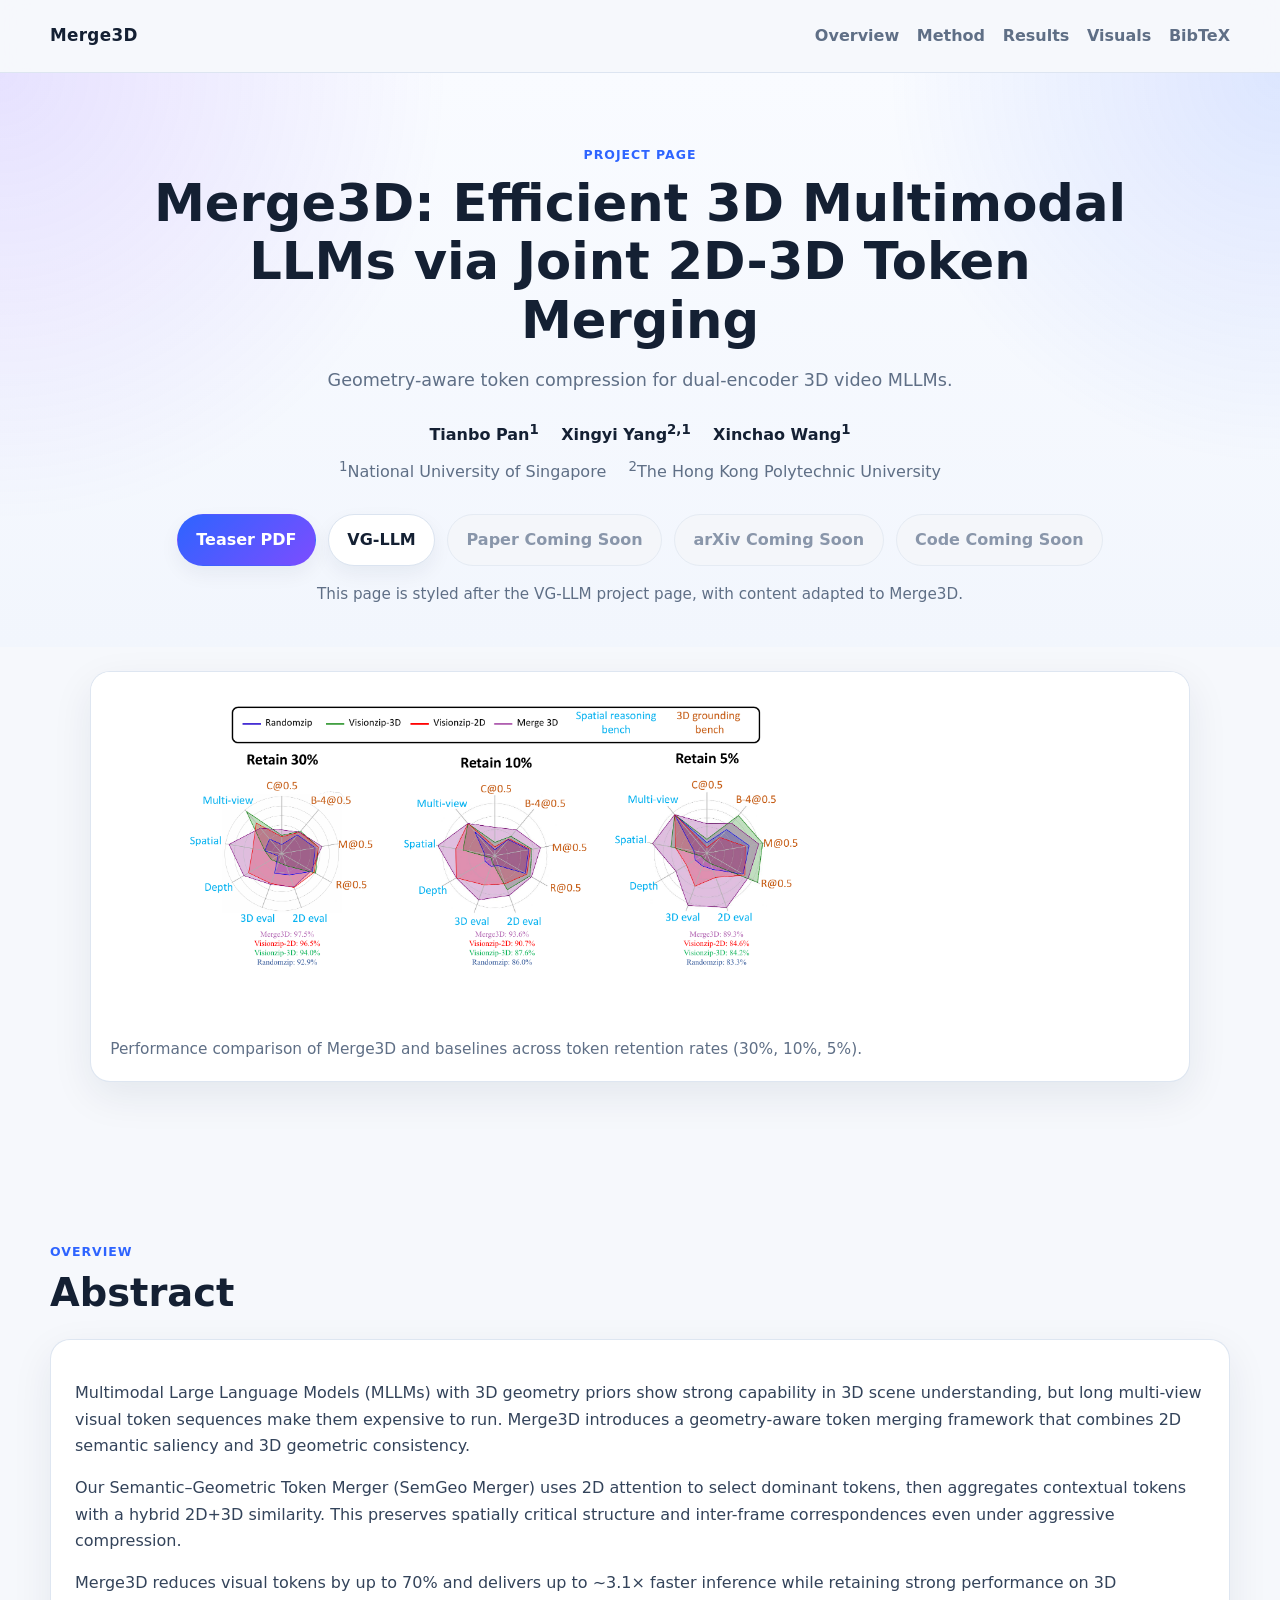
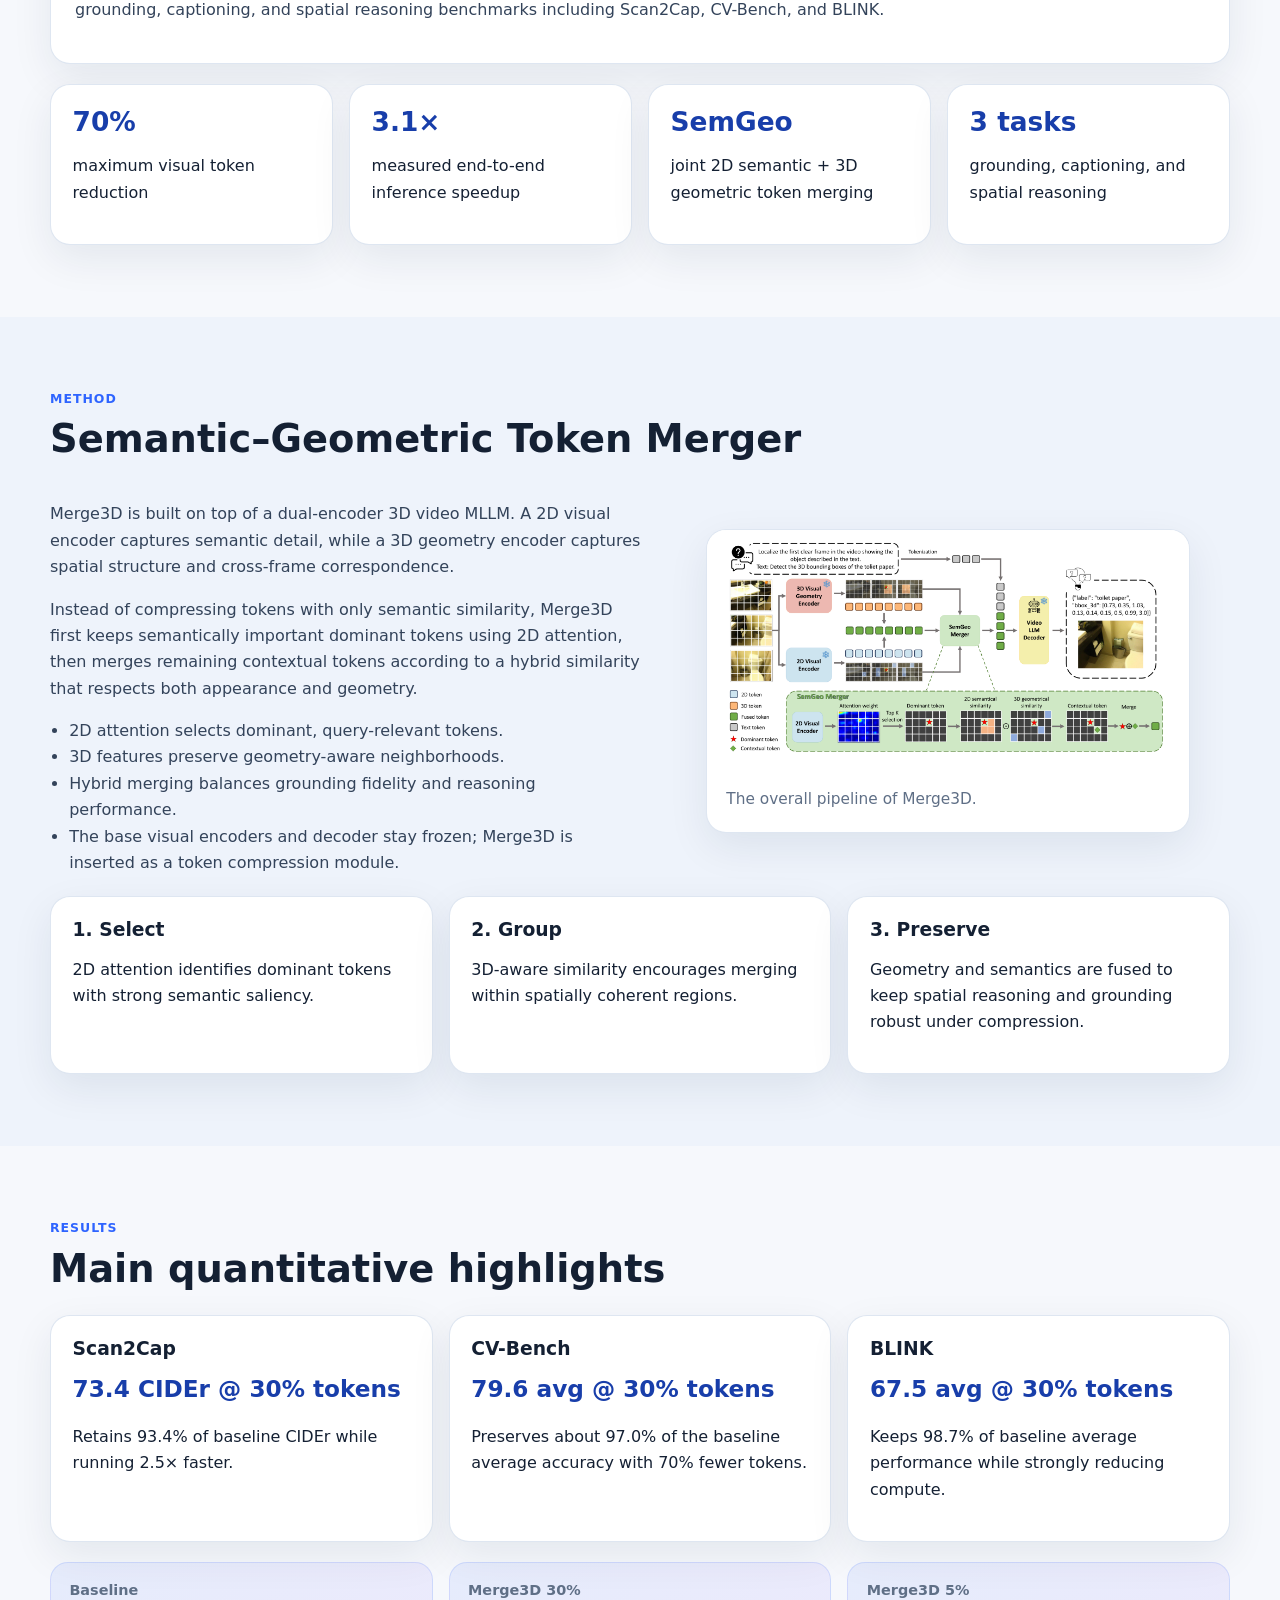
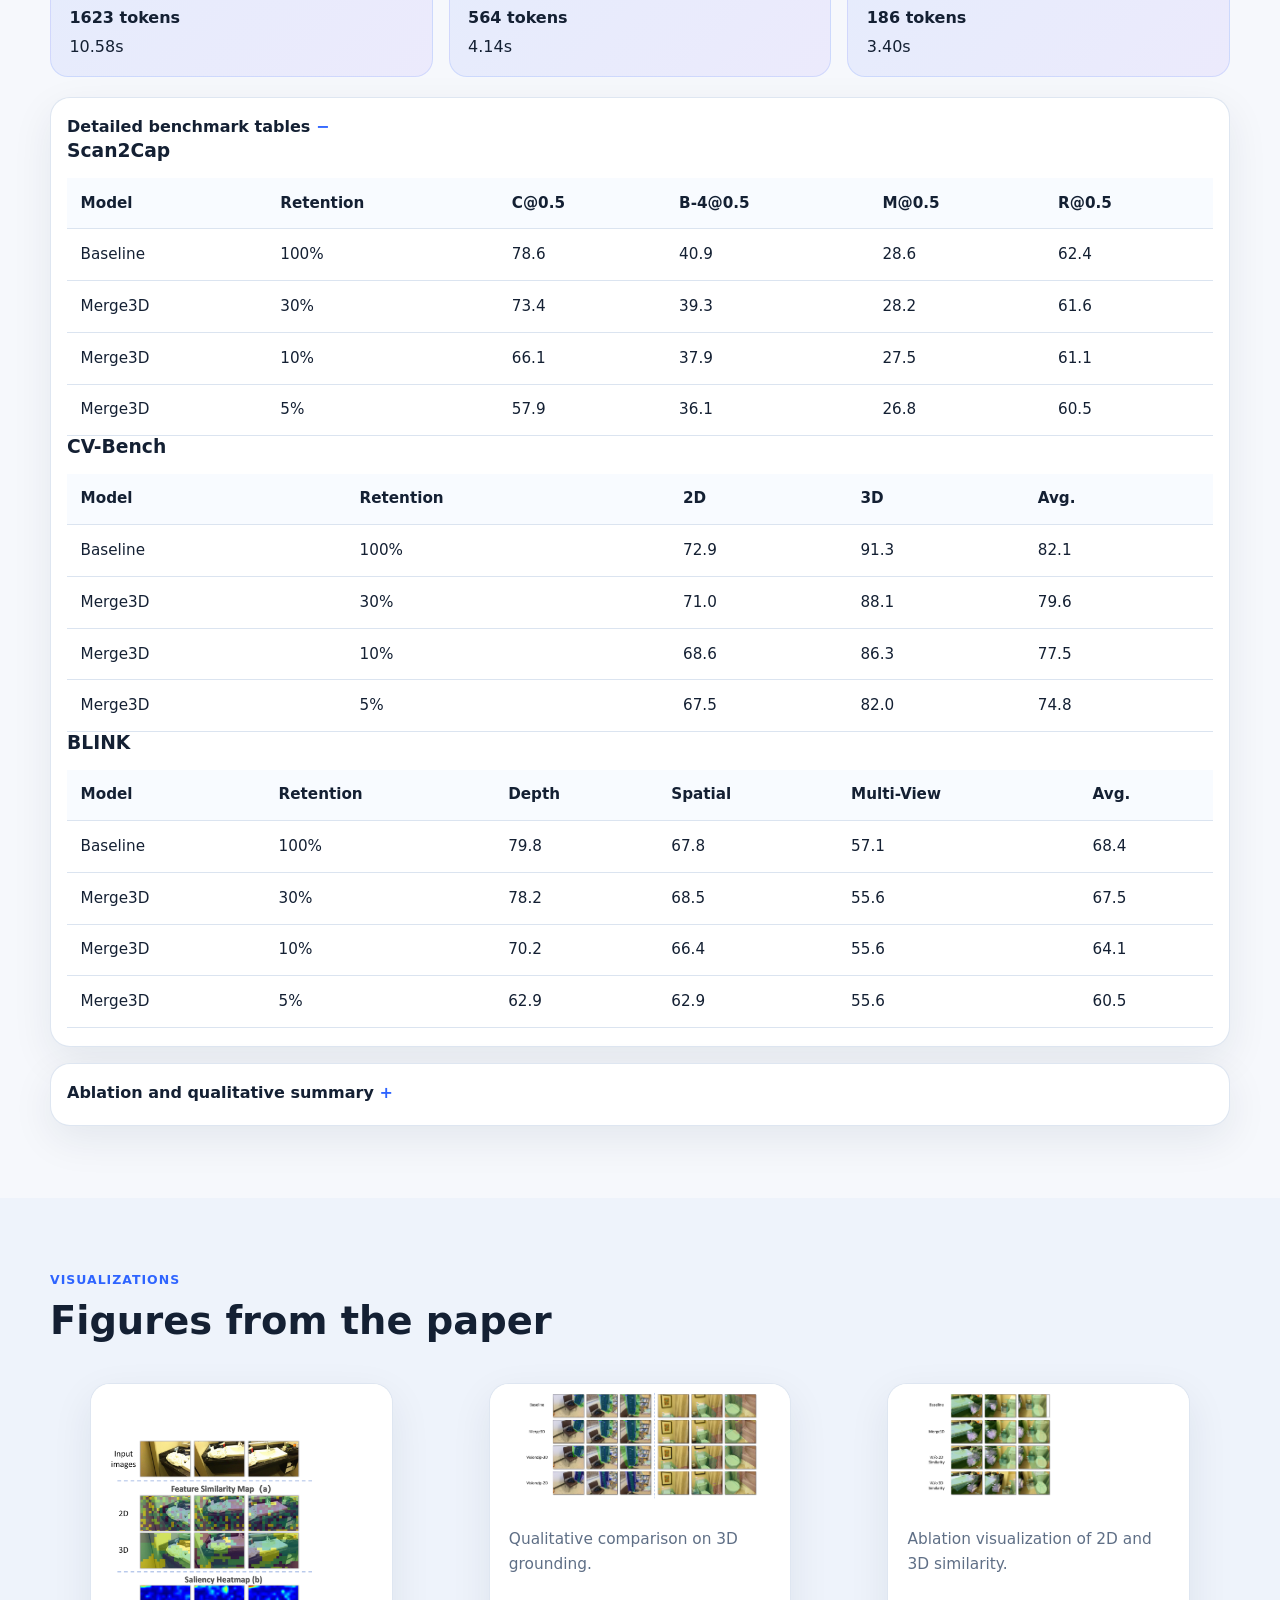
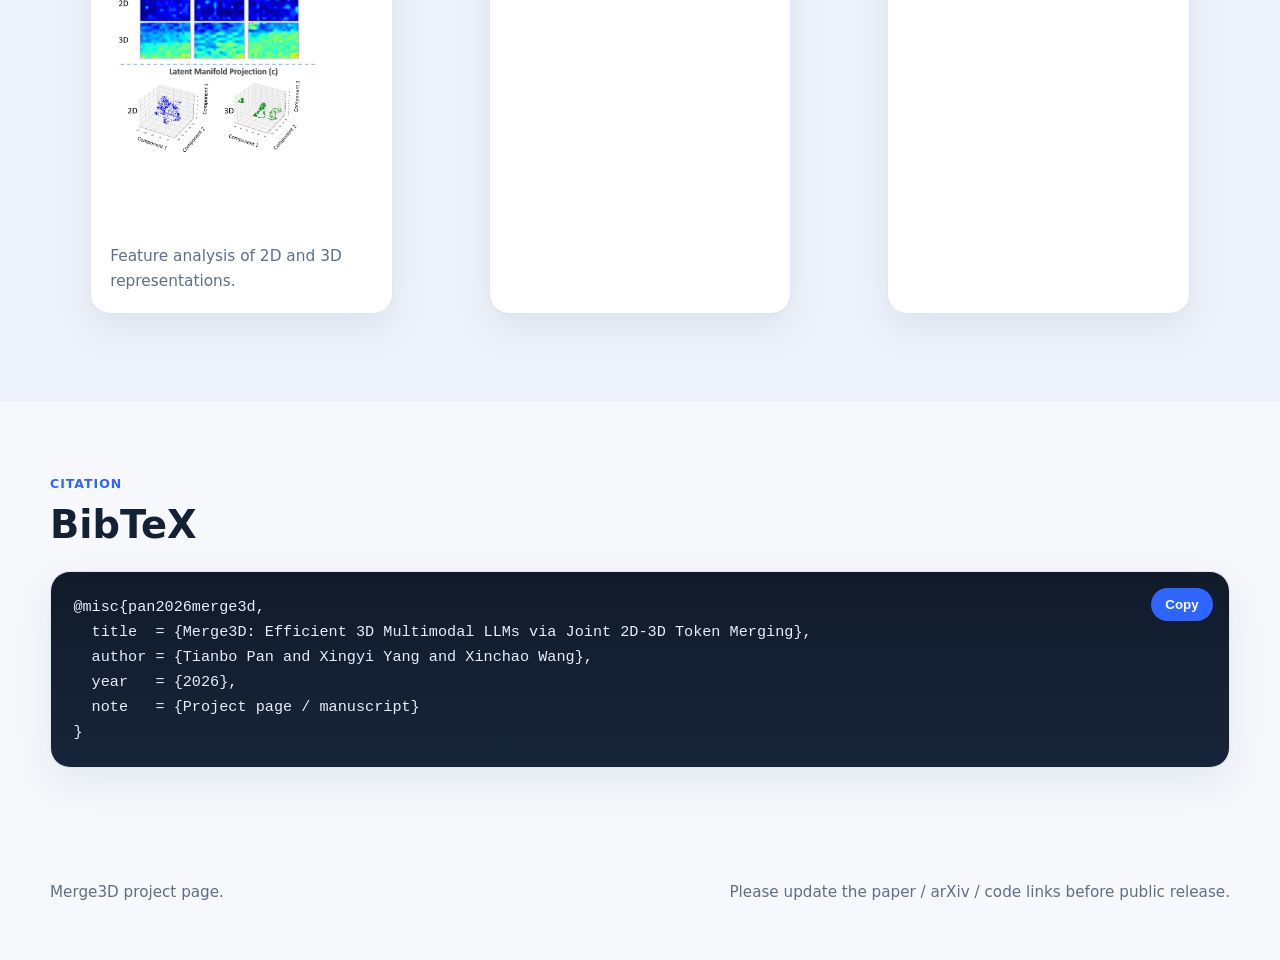
==== merge3d/index.html @ d787d833 "Add Merge3D project page" ====
<!DOCTYPE html>
<html lang="en">
  <head>
    <meta charset="UTF-8" />
    <meta name="viewport" content="width=device-width, initial-scale=1.0" />
    <title>Merge3D</title>
    <meta
      name="description"
      content="Merge3D: Efficient 3D Multimodal LLMs via Joint 2D-3D Token Merging"
    />
    <meta property="og:title" content="Merge3D" />
    <meta
      property="og:description"
      content="Merge3D: Efficient 3D Multimodal LLMs via Joint 2D-3D Token Merging"
    />
    <meta property="og:url" content="https://tianbo-pan.github.io/merge3d/" />
    <meta
      property="og:image"
      content="https://tianbo-pan.github.io/merge3d/assets/Teaser_figure.png"
    />
    <meta property="twitter:card" content="summary_large_image" />
    <link rel="canonical" href="https://tianbo-pan.github.io/merge3d/" />
    <link rel="stylesheet" href="./style.css" />
  </head>
  <body>
    <header class="site-header">
      <div class="container nav">
        <a class="brand" href="#home">Merge3D</a>
        <nav class="nav-links">
          <a href="#overview">Overview</a>
          <a href="#method">Method</a>
          <a href="#results">Results</a>
          <a href="#visuals">Visuals</a>
          <a href="#bibtex">BibTeX</a>
        </nav>
      </div>
    </header>

    <main>
      <section class="hero" id="home">
        <div class="container hero-inner">
          <p class="eyebrow">Project Page</p>
          <h1>
            Merge3D: Efficient 3D Multimodal LLMs via Joint 2D-3D Token
            Merging
          </h1>
          <p class="subtitle">
            Geometry-aware token compression for dual-encoder 3D video MLLMs.
          </p>

          <div class="authors">
            <span>Tianbo Pan<sup>1</sup></span>
            <span>Xingyi Yang<sup>2,1</sup></span>
            <span>Xinchao Wang<sup>1</sup></span>
          </div>
          <p class="affiliations">
            <span><sup>1</sup>National University of Singapore</span>
            <span><sup>2</sup>The Hong Kong Polytechnic University</span>
          </p>

          <div class="button-row">
            <a class="button button-primary" href="./assets/pdfs/Teaser_figure.pdf" target="_blank" rel="noreferrer">Teaser PDF</a>
            <a class="button" href="https://lavi-lab.github.io/VG-LLM/" target="_blank" rel="noreferrer">VG-LLM</a>
            <span class="button button-disabled" aria-disabled="true">Paper Coming Soon</span>
            <span class="button button-disabled" aria-disabled="true">arXiv Coming Soon</span>
            <span class="button button-disabled" aria-disabled="true">Code Coming Soon</span>
          </div>

          <p class="helper-text">
            This page is styled after the VG-LLM project page, with content
            adapted to Merge3D.
          </p>
        </div>
      </section>

      <section class="section section-tight">
        <div class="container">
          <figure class="hero-figure">
            <a href="./assets/pdfs/Teaser_figure.pdf" target="_blank" rel="noreferrer">
              <img src="./assets/Teaser_figure.png" alt="Merge3D teaser figure" />
            </a>
            <figcaption>
              Performance comparison of Merge3D and baselines across token
              retention rates (30%, 10%, 5%).
            </figcaption>
          </figure>
        </div>
      </section>

      <section class="section" id="overview">
        <div class="container">
          <div class="section-heading">
            <p class="eyebrow">Overview</p>
            <h2>Abstract</h2>
          </div>
          <div class="card prose">
            <p>
              Multimodal Large Language Models (MLLMs) with 3D geometry priors
              show strong capability in 3D scene understanding, but long
              multi-view visual token sequences make them expensive to run.
              Merge3D introduces a geometry-aware token merging framework that
              combines 2D semantic saliency and 3D geometric consistency.
            </p>
            <p>
              Our Semantic–Geometric Token Merger (SemGeo Merger) uses 2D
              attention to select dominant tokens, then aggregates contextual
              tokens with a hybrid 2D+3D similarity. This preserves spatially
              critical structure and inter-frame correspondences even under
              aggressive compression.
            </p>
            <p>
              Merge3D reduces visual tokens by up to 70% and delivers up to
              ~3.1× faster inference while retaining strong performance on 3D
              grounding, captioning, and spatial reasoning benchmarks including
              Scan2Cap, CV-Bench, and BLINK.
            </p>
          </div>

          <div class="stats-grid">
            <article class="stat-card">
              <h3>70%</h3>
              <p>maximum visual token reduction</p>
            </article>
            <article class="stat-card">
              <h3>3.1×</h3>
              <p>measured end-to-end inference speedup</p>
            </article>
            <article class="stat-card">
              <h3>SemGeo</h3>
              <p>joint 2D semantic + 3D geometric token merging</p>
            </article>
            <article class="stat-card">
              <h3>3 tasks</h3>
              <p>grounding, captioning, and spatial reasoning</p>
            </article>
          </div>
        </div>
      </section>

      <section class="section section-alt" id="method">
        <div class="container">
          <div class="section-heading">
            <p class="eyebrow">Method</p>
            <h2>Semantic–Geometric Token Merger</h2>
          </div>

          <div class="two-column">
            <div class="prose">
              <p>
                Merge3D is built on top of a dual-encoder 3D video MLLM. A 2D
                visual encoder captures semantic detail, while a 3D geometry
                encoder captures spatial structure and cross-frame
                correspondence.
              </p>
              <p>
                Instead of compressing tokens with only semantic similarity,
                Merge3D first keeps semantically important dominant tokens using
                2D attention, then merges remaining contextual tokens according
                to a hybrid similarity that respects both appearance and
                geometry.
              </p>
              <ul class="feature-list">
                <li>2D attention selects dominant, query-relevant tokens.</li>
                <li>3D features preserve geometry-aware neighborhoods.</li>
                <li>
                  Hybrid merging balances grounding fidelity and reasoning
                  performance.
                </li>
                <li>
                  The base visual encoders and decoder stay frozen; Merge3D is
                  inserted as a token compression module.
                </li>
              </ul>
            </div>

            <figure class="image-card">
              <a href="./assets/pdfs/Framework.pdf" target="_blank" rel="noreferrer">
                <img src="./assets/Framework.png" alt="Merge3D framework" />
              </a>
              <figcaption>The overall pipeline of Merge3D.</figcaption>
            </figure>
          </div>

          <div class="three-column">
            <article class="mini-card">
              <h3>1. Select</h3>
              <p>
                2D attention identifies dominant tokens with strong semantic
                saliency.
              </p>
            </article>
            <article class="mini-card">
              <h3>2. Group</h3>
              <p>
                3D-aware similarity encourages merging within spatially coherent
                regions.
              </p>
            </article>
            <article class="mini-card">
              <h3>3. Preserve</h3>
              <p>
                Geometry and semantics are fused to keep spatial reasoning and
                grounding robust under compression.
              </p>
            </article>
          </div>
        </div>
      </section>

      <section class="section" id="results">
        <div class="container">
          <div class="section-heading">
            <p class="eyebrow">Results</p>
            <h2>Main quantitative highlights</h2>
          </div>

          <div class="results-cards">
            <article class="result-card">
              <h3>Scan2Cap</h3>
              <p class="result-big">73.4 CIDEr @ 30% tokens</p>
              <p>
                Retains 93.4% of baseline CIDEr while running 2.5× faster.
              </p>
            </article>
            <article class="result-card">
              <h3>CV-Bench</h3>
              <p class="result-big">79.6 avg @ 30% tokens</p>
              <p>
                Preserves about 97.0% of the baseline average accuracy with 70%
                fewer tokens.
              </p>
            </article>
            <article class="result-card">
              <h3>BLINK</h3>
              <p class="result-big">67.5 avg @ 30% tokens</p>
              <p>
                Keeps 98.7% of baseline average performance while strongly
                reducing compute.
              </p>
            </article>
          </div>

          <div class="efficiency-strip">
            <div>
              <span class="label">Baseline</span>
              <strong>1623 tokens</strong>
              <span>10.58s</span>
            </div>
            <div>
              <span class="label">Merge3D 30%</span>
              <strong>564 tokens</strong>
              <span>4.14s</span>
            </div>
            <div>
              <span class="label">Merge3D 5%</span>
              <strong>186 tokens</strong>
              <span>3.40s</span>
            </div>
          </div>

          <div class="details-grid">
            <details class="table-details" open>
              <summary>Detailed benchmark tables</summary>

              <h3>Scan2Cap</h3>
              <div class="table-wrap">
                <table>
                  <thead>
                    <tr>
                      <th>Model</th>
                      <th>Retention</th>
                      <th>C@0.5</th>
                      <th>B-4@0.5</th>
                      <th>M@0.5</th>
                      <th>R@0.5</th>
                    </tr>
                  </thead>
                  <tbody>
                    <tr>
                      <td>Baseline</td>
                      <td>100%</td>
                      <td>78.6</td>
                      <td>40.9</td>
                      <td>28.6</td>
                      <td>62.4</td>
                    </tr>
                    <tr>
                      <td>Merge3D</td>
                      <td>30%</td>
                      <td>73.4</td>
                      <td>39.3</td>
                      <td>28.2</td>
                      <td>61.6</td>
                    </tr>
                    <tr>
                      <td>Merge3D</td>
                      <td>10%</td>
                      <td>66.1</td>
                      <td>37.9</td>
                      <td>27.5</td>
                      <td>61.1</td>
                    </tr>
                    <tr>
                      <td>Merge3D</td>
                      <td>5%</td>
                      <td>57.9</td>
                      <td>36.1</td>
                      <td>26.8</td>
                      <td>60.5</td>
                    </tr>
                  </tbody>
                </table>
              </div>

              <h3>CV-Bench</h3>
              <div class="table-wrap">
                <table>
                  <thead>
                    <tr>
                      <th>Model</th>
                      <th>Retention</th>
                      <th>2D</th>
                      <th>3D</th>
                      <th>Avg.</th>
                    </tr>
                  </thead>
                  <tbody>
                    <tr>
                      <td>Baseline</td>
                      <td>100%</td>
                      <td>72.9</td>
                      <td>91.3</td>
                      <td>82.1</td>
                    </tr>
                    <tr>
                      <td>Merge3D</td>
                      <td>30%</td>
                      <td>71.0</td>
                      <td>88.1</td>
                      <td>79.6</td>
                    </tr>
                    <tr>
                      <td>Merge3D</td>
                      <td>10%</td>
                      <td>68.6</td>
                      <td>86.3</td>
                      <td>77.5</td>
                    </tr>
                    <tr>
                      <td>Merge3D</td>
                      <td>5%</td>
                      <td>67.5</td>
                      <td>82.0</td>
                      <td>74.8</td>
                    </tr>
                  </tbody>
                </table>
              </div>

              <h3>BLINK</h3>
              <div class="table-wrap">
                <table>
                  <thead>
                    <tr>
                      <th>Model</th>
                      <th>Retention</th>
                      <th>Depth</th>
                      <th>Spatial</th>
                      <th>Multi-View</th>
                      <th>Avg.</th>
                    </tr>
                  </thead>
                  <tbody>
                    <tr>
                      <td>Baseline</td>
                      <td>100%</td>
                      <td>79.8</td>
                      <td>67.8</td>
                      <td>57.1</td>
                      <td>68.4</td>
                    </tr>
                    <tr>
                      <td>Merge3D</td>
                      <td>30%</td>
                      <td>78.2</td>
                      <td>68.5</td>
                      <td>55.6</td>
                      <td>67.5</td>
                    </tr>
                    <tr>
                      <td>Merge3D</td>
                      <td>10%</td>
                      <td>70.2</td>
                      <td>66.4</td>
                      <td>55.6</td>
                      <td>64.1</td>
                    </tr>
                    <tr>
                      <td>Merge3D</td>
                      <td>5%</td>
                      <td>62.9</td>
                      <td>62.9</td>
                      <td>55.6</td>
                      <td>60.5</td>
                    </tr>
                  </tbody>
                </table>
              </div>
            </details>

            <details class="table-details">
              <summary>Ablation and qualitative summary</summary>
              <div class="prose">
                <p>
                  On CV-Bench at 5% retention, using only 2D similarity gives
                  72.8 average accuracy, using only 3D similarity gives 72.3,
                  and using both reaches 74.8.
                </p>
                <p>
                  This shows that semantic cues and geometric cues are
                  complementary: 2D similarity helps suppress semantic
                  confusion, while 3D similarity stabilizes localization and
                  cross-view consistency.
                </p>
              </div>
              <div class="table-wrap">
                <table>
                  <thead>
                    <tr>
                      <th>2D similarity</th>
                      <th>3D similarity</th>
                      <th>2D</th>
                      <th>3D</th>
                      <th>Avg.</th>
                    </tr>
                  </thead>
                  <tbody>
                    <tr>
                      <td>✓</td>
                      <td>✗</td>
                      <td>64.8</td>
                      <td>80.7</td>
                      <td>72.8</td>
                    </tr>
                    <tr>
                      <td>✗</td>
                      <td>✓</td>
                      <td>63.7</td>
                      <td>80.8</td>
                      <td>72.3</td>
                    </tr>
                    <tr>
                      <td>✓</td>
                      <td>✓</td>
                      <td>67.5</td>
                      <td>82.0</td>
                      <td>74.8</td>
                    </tr>
                  </tbody>
                </table>
              </div>
            </details>
          </div>
        </div>
      </section>

      <section class="section section-alt" id="visuals">
        <div class="container">
          <div class="section-heading">
            <p class="eyebrow">Visualizations</p>
            <h2>Figures from the paper</h2>
          </div>

          <div class="gallery-grid">
            <figure class="image-card">
              <a href="./assets/pdfs/Feature_analysis.pdf" target="_blank" rel="noreferrer">
                <img src="./assets/Feature_analysis.png" alt="Feature analysis" />
              </a>
              <figcaption>
                Feature analysis of 2D and 3D representations.
              </figcaption>
            </figure>

            <figure class="image-card">
              <a href="./assets/pdfs/Experiment_Comparison.pdf" target="_blank" rel="noreferrer">
                <img
                  src="./assets/Experiment_Comparison.png"
                  alt="Qualitative comparison on 3D grounding"
                />
              </a>
              <figcaption>
                Qualitative comparison on 3D grounding.
              </figcaption>
            </figure>

            <figure class="image-card">
              <a href="./assets/pdfs/Experiment_Ablation.pdf" target="_blank" rel="noreferrer">
                <img
                  src="./assets/Experiment_Ablation.png"
                  alt="Ablation visualization"
                />
              </a>
              <figcaption>
                Ablation visualization of 2D and 3D similarity.
              </figcaption>
            </figure>
          </div>
        </div>
      </section>

      <section class="section" id="bibtex">
        <div class="container">
          <div class="section-heading">
            <p class="eyebrow">Citation</p>
            <h2>BibTeX</h2>
          </div>

          <div class="bibtex-card">
            <button id="copy-bibtex" class="copy-button" type="button">
              Copy
            </button>
            <pre id="bibtex-block">@misc{pan2026merge3d,
  title  = {Merge3D: Efficient 3D Multimodal LLMs via Joint 2D-3D Token Merging},
  author = {Tianbo Pan and Xingyi Yang and Xinchao Wang},
  year   = {2026},
  note   = {Project page / manuscript}
}</pre>
          </div>
        </div>
      </section>
    </main>

    <footer class="site-footer">
      <div class="container footer-inner">
        <p>Merge3D project page.</p>
        <p>
          Please update the paper / arXiv / code links before public release.
        </p>
      </div>
    </footer>

    <script src="./script.js"></script>
  </body>
</html>
---- merge3d/style.css ----
:root {
  --bg: #f6f8fc;
  --bg-alt: #eef3fb;
  --surface: #ffffff;
  --surface-soft: #f8fbff;
  --text: #142033;
  --muted: #5f6f86;
  --line: #dbe4f0;
  --primary: #2e64ff;
  --primary-dark: #183eaa;
  --accent: #7c4dff;
  --shadow: 0 14px 40px rgba(18, 37, 63, 0.08);
  --radius: 20px;
  --container: 1180px;
}

* {
  box-sizing: border-box;
}

html {
  scroll-behavior: smooth;
}

body {
  margin: 0;
  font-family: Inter, ui-sans-serif, system-ui, -apple-system, BlinkMacSystemFont,
    "Segoe UI", sans-serif;
  color: var(--text);
  background: var(--bg);
  line-height: 1.65;
}

img {
  display: block;
  max-width: 100%;
}

a {
  color: inherit;
  text-decoration: none;
}

.container {
  width: min(calc(100% - 2rem), var(--container));
  margin: 0 auto;
}

.site-header {
  position: sticky;
  top: 0;
  z-index: 20;
  background: rgba(246, 248, 252, 0.88);
  backdrop-filter: blur(14px);
  border-bottom: 1px solid rgba(219, 228, 240, 0.9);
}

.nav {
  display: flex;
  align-items: center;
  justify-content: space-between;
  min-height: 72px;
  gap: 1rem;
}

.brand {
  font-weight: 800;
  font-size: 1.05rem;
  letter-spacing: 0.02em;
}

.nav-links {
  display: flex;
  gap: 1.1rem;
  flex-wrap: wrap;
}

.nav-links a {
  color: var(--muted);
  font-weight: 600;
}

.nav-links a:hover {
  color: var(--primary);
}

.hero {
  background:
    radial-gradient(circle at top left, rgba(124, 77, 255, 0.15), transparent 32%),
    radial-gradient(circle at top right, rgba(46, 100, 255, 0.14), transparent 28%),
    linear-gradient(180deg, #f9fbff 0%, #f2f6fd 100%);
  padding: 4.5rem 0 2.5rem;
}

.hero-inner {
  text-align: center;
}

.eyebrow {
  margin: 0 0 0.5rem;
  color: var(--primary);
  font-weight: 800;
  text-transform: uppercase;
  letter-spacing: 0.08em;
  font-size: 0.78rem;
}

h1,
h2,
h3 {
  line-height: 1.15;
  margin: 0;
}

h1 {
  max-width: 980px;
  margin: 0 auto;
  font-size: clamp(2rem, 4vw, 3.6rem);
}

.subtitle {
  max-width: 760px;
  margin: 1rem auto 1.5rem;
  color: var(--muted);
  font-size: 1.1rem;
}

.authors,
.affiliations {
  display: flex;
  justify-content: center;
  gap: 0.8rem 1.4rem;
  flex-wrap: wrap;
}

.authors {
  font-weight: 700;
}

.affiliations {
  margin-top: 0.45rem;
  color: var(--muted);
}

.button-row {
  display: flex;
  justify-content: center;
  gap: 0.75rem;
  flex-wrap: wrap;
  margin-top: 1.75rem;
}

.button {
  display: inline-flex;
  align-items: center;
  justify-content: center;
  min-height: 46px;
  padding: 0.75rem 1.15rem;
  border-radius: 999px;
  border: 1px solid var(--line);
  background: var(--surface);
  font-weight: 700;
  box-shadow: 0 8px 20px rgba(19, 37, 63, 0.06);
  transition: transform 0.18s ease, box-shadow 0.18s ease, border-color 0.18s ease;
}

.button:hover {
  transform: translateY(-1px);
  border-color: rgba(46, 100, 255, 0.35);
  box-shadow: 0 14px 30px rgba(19, 37, 63, 0.1);
}

.button-primary {
  background: linear-gradient(135deg, var(--primary) 0%, var(--accent) 100%);
  color: #fff;
  border-color: transparent;
}

.button-disabled {
  color: #8996aa;
  background: #f4f6fa;
  border-color: #e5ebf3;
  box-shadow: none;
  cursor: default;
}

.helper-text {
  margin: 1rem 0 0;
  color: var(--muted);
  font-size: 0.95rem;
}

.section {
  padding: 4.5rem 0;
}

.section-tight {
  padding-top: 0.5rem;
}

.section-alt {
  background: var(--bg-alt);
}

.section-heading {
  margin-bottom: 1.5rem;
}

.section-heading h2 {
  font-size: clamp(1.7rem, 3vw, 2.5rem);
}

.hero-figure,
.card,
.image-card,
.result-card,
.mini-card,
.stat-card,
.table-details,
.bibtex-card {
  background: var(--surface);
  border: 1px solid rgba(219, 228, 240, 0.9);
  border-radius: var(--radius);
  box-shadow: var(--shadow);
}

.hero-figure,
.image-card {
  overflow: hidden;
}

.hero-figure img,
.image-card img {
  width: 100%;
  height: auto;
}

.hero-figure figcaption,
.image-card figcaption {
  padding: 1rem 1.2rem 1.2rem;
  color: var(--muted);
  font-size: 0.96rem;
}

.card {
  padding: 1.5rem 1.5rem;
}

.prose p,
.prose li {
  color: #33435a;
}

.prose p + p {
  margin-top: 0.85rem;
}

.stats-grid,
.three-column,
.results-cards,
.gallery-grid {
  display: grid;
  gap: 1rem;
}

.stats-grid {
  grid-template-columns: repeat(4, minmax(0, 1fr));
  margin-top: 1.25rem;
}

.stat-card,
.mini-card,
.result-card {
  padding: 1.35rem;
}

.stat-card h3,
.result-big {
  color: var(--primary-dark);
}

.stat-card h3 {
  font-size: 1.65rem;
  margin-bottom: 0.3rem;
}

.two-column {
  display: grid;
  grid-template-columns: 1.05fr 1fr;
  gap: 1.5rem;
  align-items: center;
}

.three-column {
  grid-template-columns: repeat(3, minmax(0, 1fr));
  margin-top: 1.25rem;
}

.feature-list {
  padding-left: 1.2rem;
  margin: 1rem 0 0;
}

.results-cards {
  grid-template-columns: repeat(3, minmax(0, 1fr));
}

.result-card h3 {
  margin-bottom: 0.65rem;
}

.result-big {
  font-size: 1.45rem;
  font-weight: 800;
  margin: 0 0 0.35rem;
}

.efficiency-strip {
  margin-top: 1.25rem;
  display: grid;
  grid-template-columns: repeat(3, minmax(0, 1fr));
  gap: 1rem;
}

.efficiency-strip > div {
  background: linear-gradient(135deg, rgba(46, 100, 255, 0.08), rgba(124, 77, 255, 0.08));
  border: 1px solid rgba(46, 100, 255, 0.14);
  border-radius: 18px;
  padding: 1rem 1.15rem;
  display: flex;
  flex-direction: column;
  gap: 0.15rem;
}

.label {
  color: var(--muted);
  font-size: 0.9rem;
  font-weight: 700;
}

.details-grid {
  margin-top: 1.25rem;
  display: grid;
  gap: 1rem;
}

.table-details {
  padding: 1rem 1rem 1.15rem;
}

.table-details summary {
  cursor: pointer;
  font-weight: 800;
  list-style: none;
}

.table-details summary::-webkit-details-marker {
  display: none;
}

.table-details summary::after {
  content: " +";
  color: var(--primary);
}

.table-details[open] summary::after {
  content: " −";
}

.table-wrap {
  overflow-x: auto;
  margin-top: 1rem;
}

table {
  width: 100%;
  border-collapse: collapse;
  min-width: 580px;
}

th,
td {
  padding: 0.8rem 0.85rem;
  border-bottom: 1px solid var(--line);
  text-align: left;
  font-size: 0.95rem;
}

th {
  background: var(--surface-soft);
  color: var(--text);
}

tbody tr:hover {
  background: rgba(46, 100, 255, 0.035);
}

.gallery-grid {
  grid-template-columns: repeat(3, minmax(0, 1fr));
}

.bibtex-card {
  position: relative;
  overflow: hidden;
}

.copy-button {
  position: absolute;
  top: 1rem;
  right: 1rem;
  border: 0;
  background: var(--primary);
  color: #fff;
  border-radius: 999px;
  padding: 0.55rem 0.9rem;
  font-weight: 800;
  cursor: pointer;
}

pre {
  margin: 0;
  padding: 1.4rem;
  overflow-x: auto;
  background: linear-gradient(180deg, #111a29 0%, #17253a 100%);
  color: #e7eefb;
  font-size: 0.95rem;
}

.site-footer {
  padding: 1.5rem 0 2.5rem;
}

.footer-inner {
  display: flex;
  justify-content: space-between;
  gap: 1rem;
  flex-wrap: wrap;
  color: var(--muted);
  font-size: 0.95rem;
}

@media (max-width: 1000px) {
  .stats-grid,
  .results-cards,
  .gallery-grid,
  .three-column,
  .efficiency-strip {
    grid-template-columns: repeat(2, minmax(0, 1fr));
  }

  .two-column {
    grid-template-columns: 1fr;
  }
}

@media (max-width: 700px) {
  .nav {
    flex-direction: column;
    justify-content: center;
    padding: 0.8rem 0;
  }

  .nav-links {
    justify-content: center;
  }

  .section {
    padding: 3.4rem 0;
  }

  .stats-grid,
  .results-cards,
  .gallery-grid,
  .three-column,
  .efficiency-strip {
    grid-template-columns: 1fr;
  }

  .card,
  .stat-card,
  .mini-card,
  .result-card,
  .table-details {
    padding-left: 1rem;
    padding-right: 1rem;
  }

  .copy-button {
    position: static;
    margin: 1rem 1rem 0;
  }

  pre {
    padding-top: 0.8rem;
  }
}
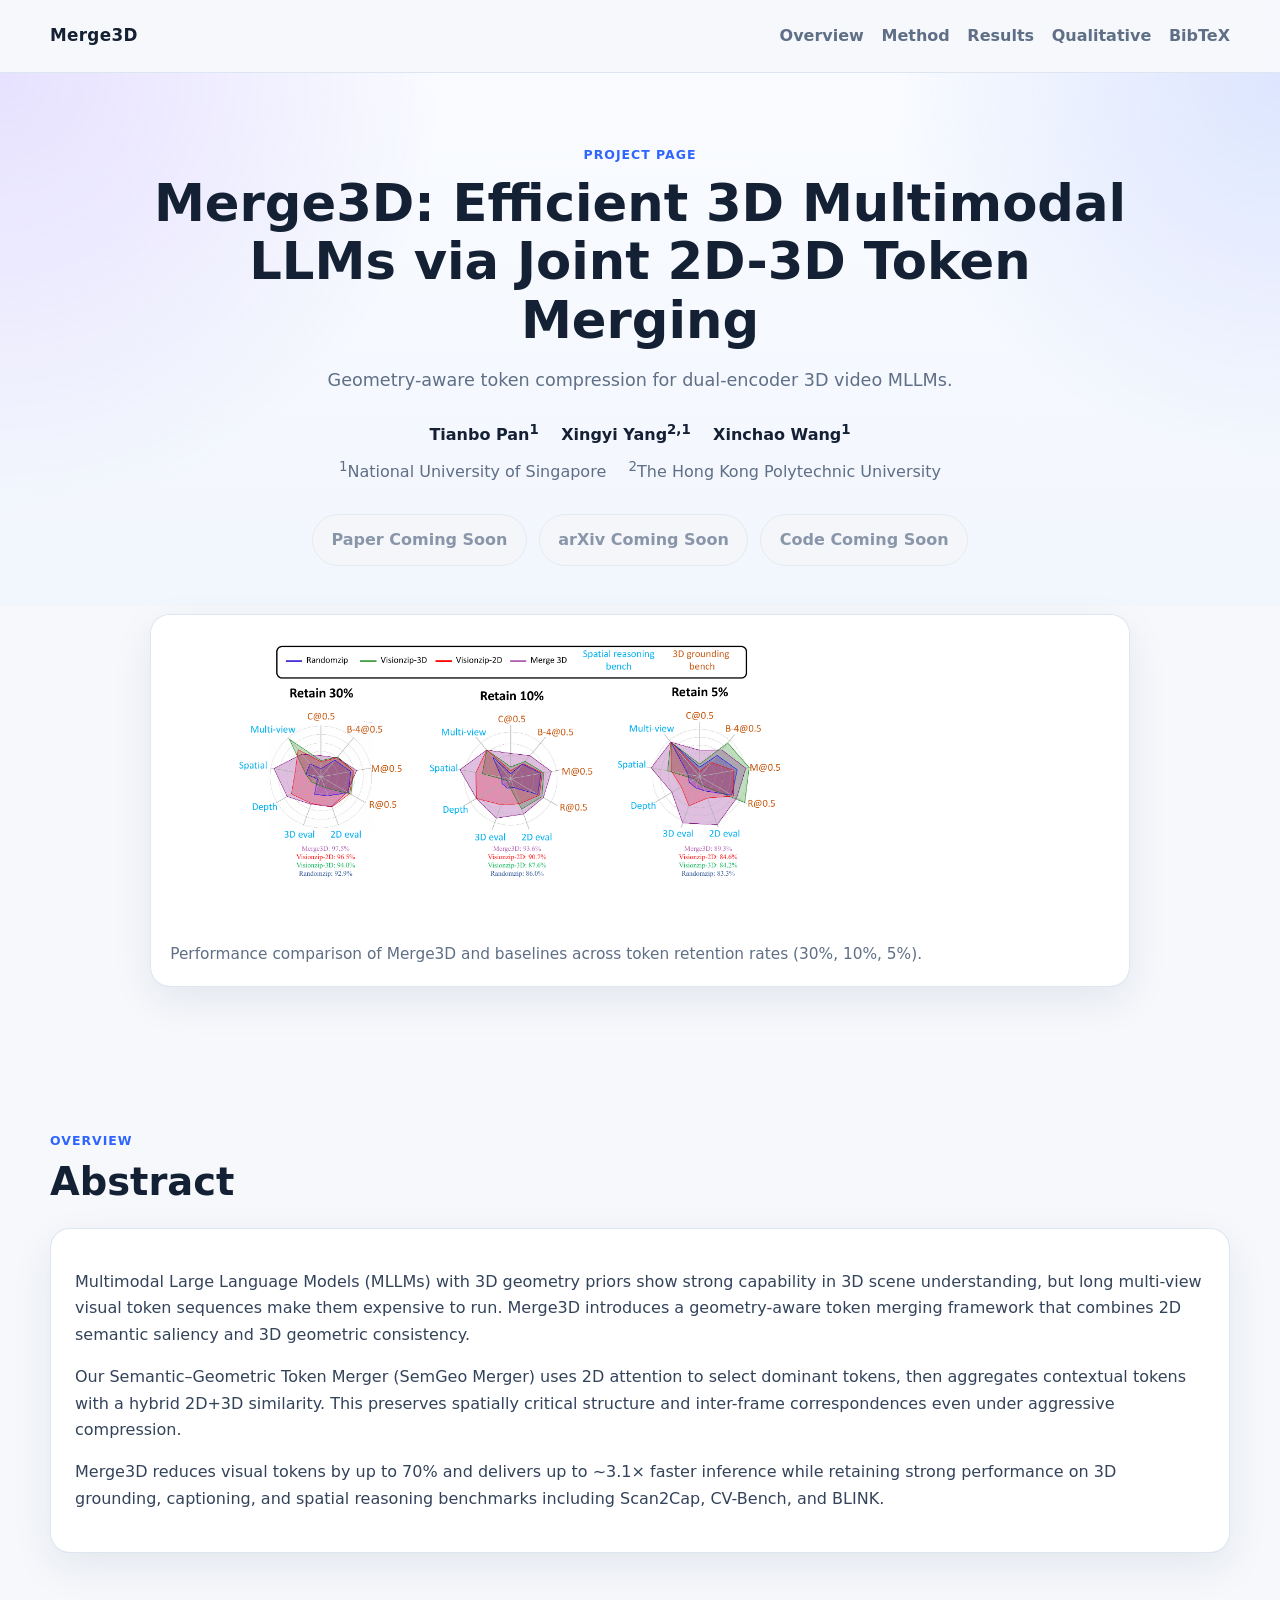
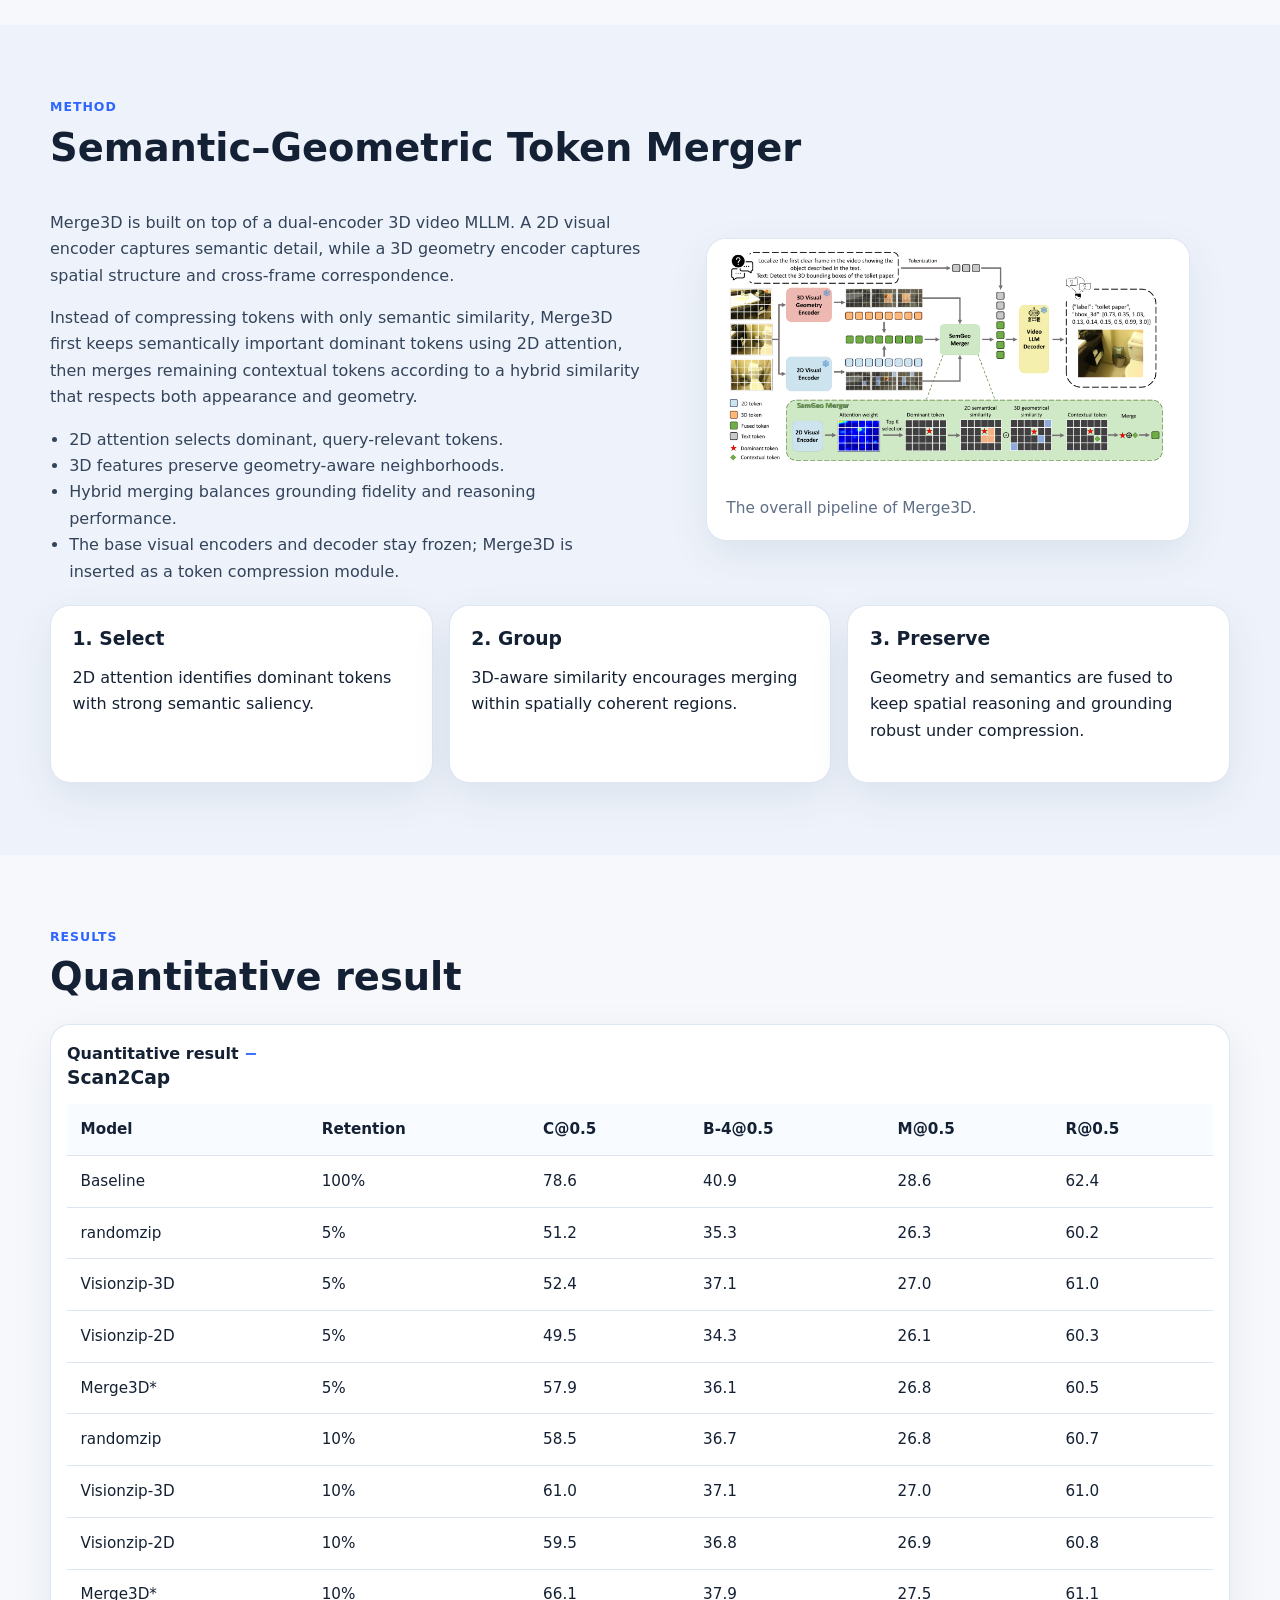
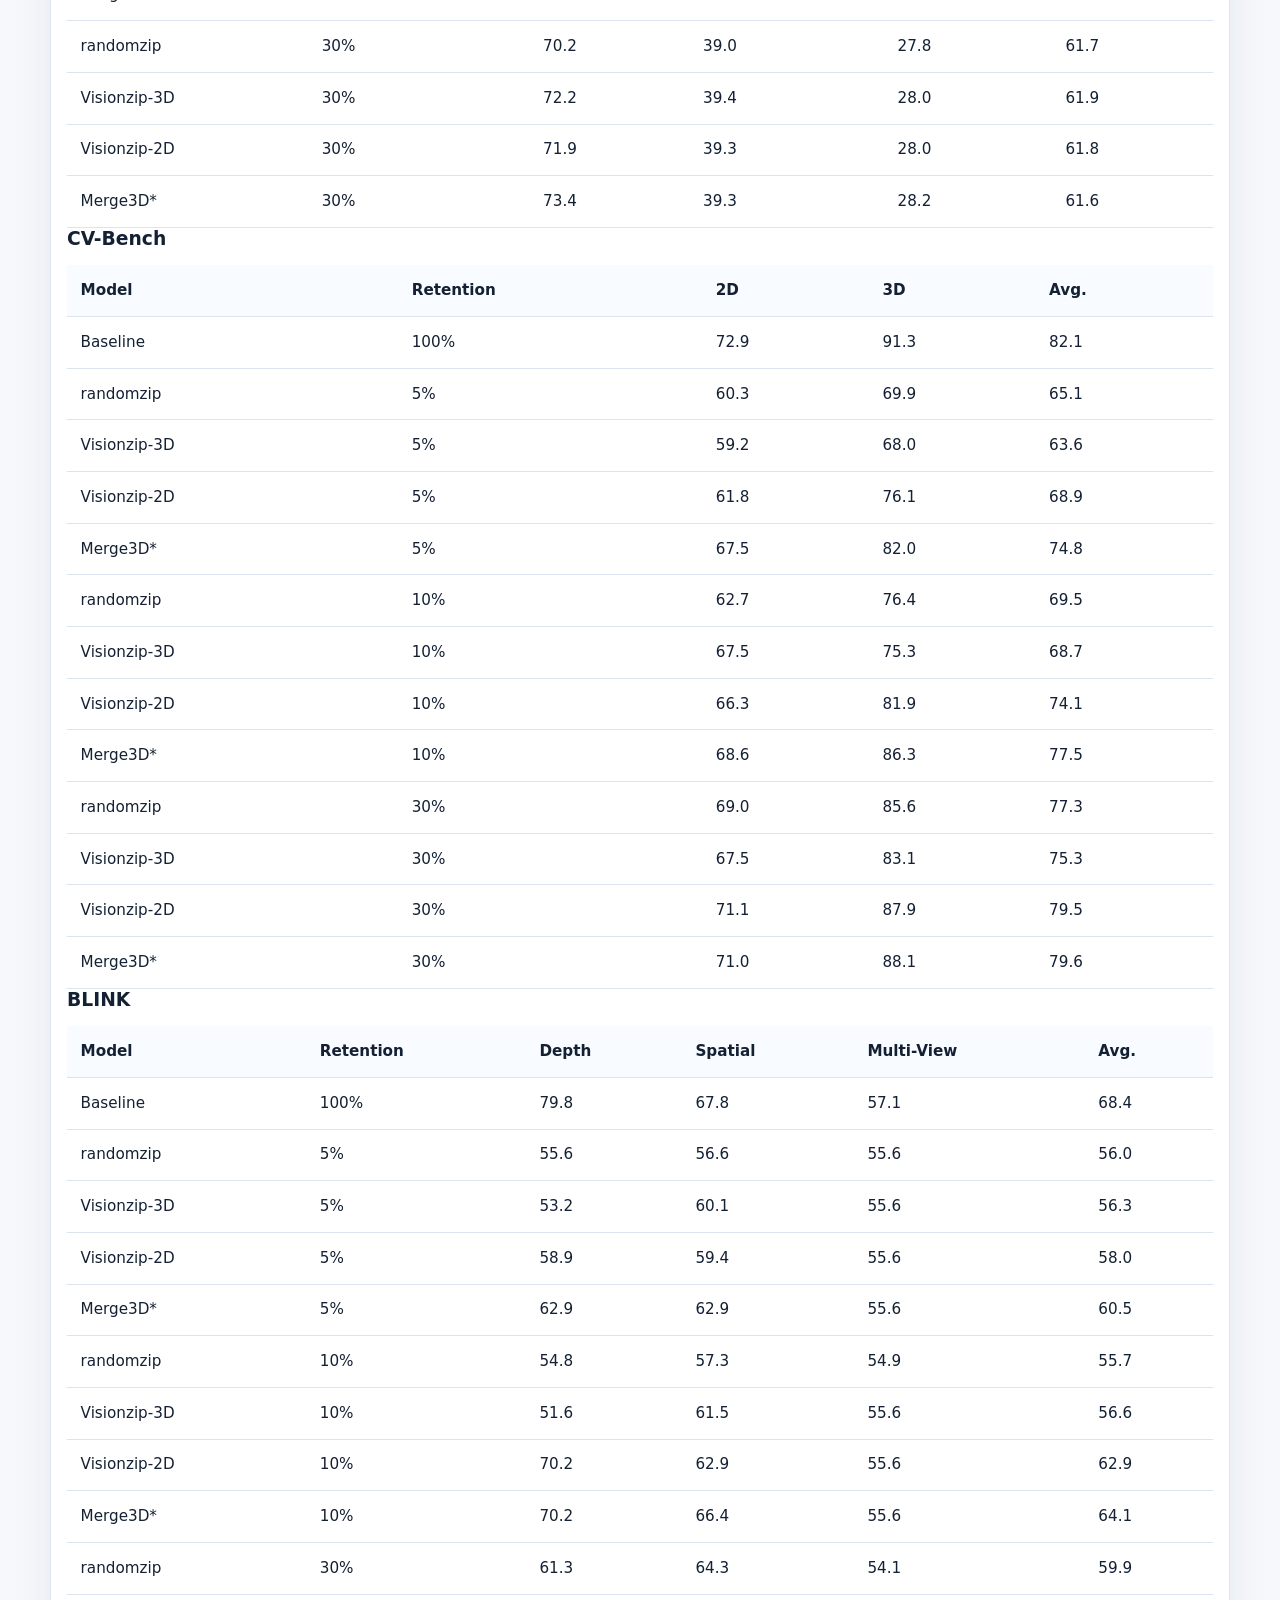
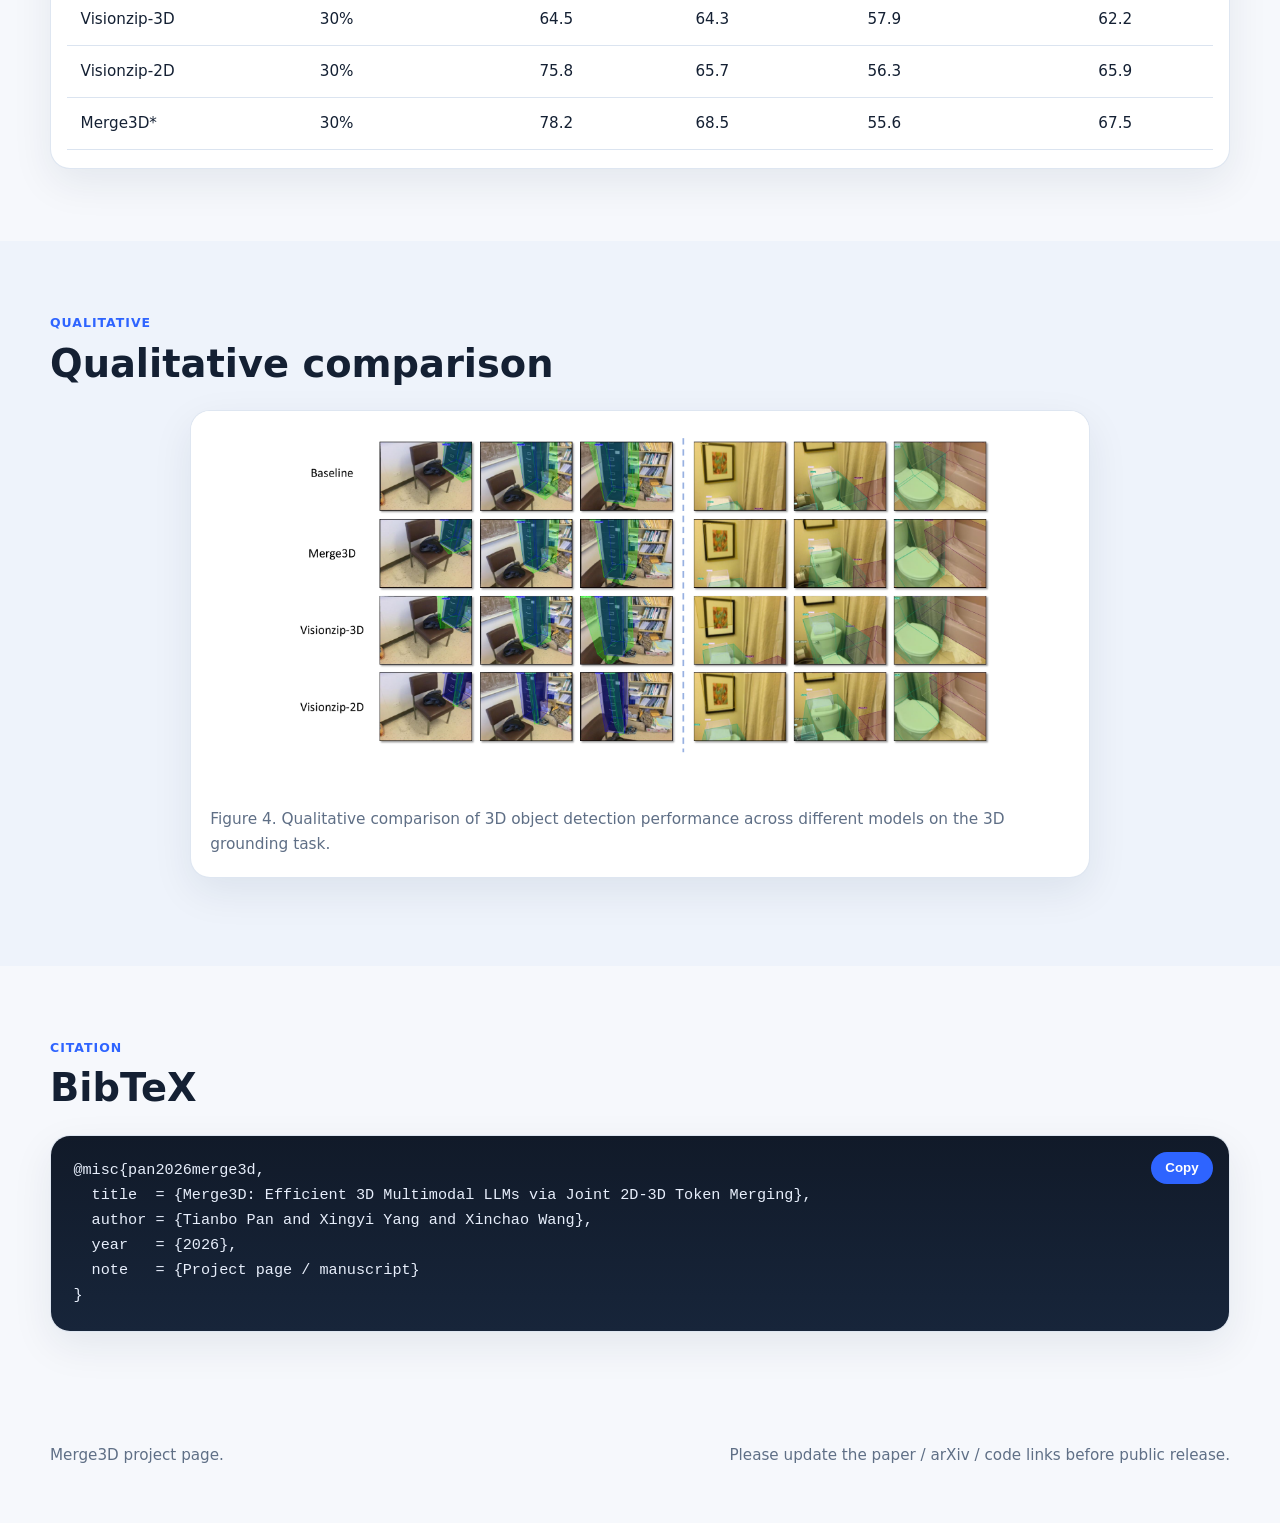
==== commit aac2ed6e: "Update Merge3D project page layout and results" ====
--- a/merge3d/index.html
+++ b/merge3d/index.html
@@ -30,7 +30,7 @@
           <a href="#overview">Overview</a>
           <a href="#method">Method</a>
           <a href="#results">Results</a>
-          <a href="#visuals">Visuals</a>
+          <a href="#qualitative">Qualitative</a>
           <a href="#bibtex">BibTeX</a>
         </nav>
       </div>
@@ -59,26 +59,17 @@
           </p>
 
           <div class="button-row">
-            <a class="button button-primary" href="./assets/pdfs/Teaser_figure.pdf" target="_blank" rel="noreferrer">Teaser PDF</a>
-            <a class="button" href="https://lavi-lab.github.io/VG-LLM/" target="_blank" rel="noreferrer">VG-LLM</a>
             <span class="button button-disabled" aria-disabled="true">Paper Coming Soon</span>
             <span class="button button-disabled" aria-disabled="true">arXiv Coming Soon</span>
             <span class="button button-disabled" aria-disabled="true">Code Coming Soon</span>
           </div>
-
-          <p class="helper-text">
-            This page is styled after the VG-LLM project page, with content
-            adapted to Merge3D.
-          </p>
         </div>
       </section>
 
       <section class="section section-tight">
         <div class="container">
           <figure class="hero-figure">
-            <a href="./assets/pdfs/Teaser_figure.pdf" target="_blank" rel="noreferrer">
-              <img src="./assets/Teaser_figure.png" alt="Merge3D teaser figure" />
-            </a>
+            <img src="./assets/Teaser_figure.png" alt="Merge3D teaser figure" />
             <figcaption>
               Performance comparison of Merge3D and baselines across token
               retention rates (30%, 10%, 5%).
@@ -114,25 +105,6 @@
               grounding, captioning, and spatial reasoning benchmarks including
               Scan2Cap, CV-Bench, and BLINK.
             </p>
-          </div>
-
-          <div class="stats-grid">
-            <article class="stat-card">
-              <h3>70%</h3>
-              <p>maximum visual token reduction</p>
-            </article>
-            <article class="stat-card">
-              <h3>3.1×</h3>
-              <p>measured end-to-end inference speedup</p>
-            </article>
-            <article class="stat-card">
-              <h3>SemGeo</h3>
-              <p>joint 2D semantic + 3D geometric token merging</p>
-            </article>
-            <article class="stat-card">
-              <h3>3 tasks</h3>
-              <p>grounding, captioning, and spatial reasoning</p>
-            </article>
           </div>
         </div>
       </section>
@@ -211,56 +183,12 @@
         <div class="container">
           <div class="section-heading">
             <p class="eyebrow">Results</p>
-            <h2>Main quantitative highlights</h2>
-          </div>
-
-          <div class="results-cards">
-            <article class="result-card">
-              <h3>Scan2Cap</h3>
-              <p class="result-big">73.4 CIDEr @ 30% tokens</p>
-              <p>
-                Retains 93.4% of baseline CIDEr while running 2.5× faster.
-              </p>
-            </article>
-            <article class="result-card">
-              <h3>CV-Bench</h3>
-              <p class="result-big">79.6 avg @ 30% tokens</p>
-              <p>
-                Preserves about 97.0% of the baseline average accuracy with 70%
-                fewer tokens.
-              </p>
-            </article>
-            <article class="result-card">
-              <h3>BLINK</h3>
-              <p class="result-big">67.5 avg @ 30% tokens</p>
-              <p>
-                Keeps 98.7% of baseline average performance while strongly
-                reducing compute.
-              </p>
-            </article>
-          </div>
-
-          <div class="efficiency-strip">
-            <div>
-              <span class="label">Baseline</span>
-              <strong>1623 tokens</strong>
-              <span>10.58s</span>
-            </div>
-            <div>
-              <span class="label">Merge3D 30%</span>
-              <strong>564 tokens</strong>
-              <span>4.14s</span>
-            </div>
-            <div>
-              <span class="label">Merge3D 5%</span>
-              <strong>186 tokens</strong>
-              <span>3.40s</span>
-            </div>
+            <h2>Quantitative result</h2>
           </div>
 
           <div class="details-grid">
             <details class="table-details" open>
-              <summary>Detailed benchmark tables</summary>
+              <summary>Quantitative result</summary>
 
               <h3>Scan2Cap</h3>
               <div class="table-wrap">
@@ -285,28 +213,100 @@
                       <td>62.4</td>
                     </tr>
                     <tr>
-                      <td>Merge3D</td>
+                      <td>randomzip</td>
+                      <td>5%</td>
+                      <td>51.2</td>
+                      <td>35.3</td>
+                      <td>26.3</td>
+                      <td>60.2</td>
+                    </tr>
+                    <tr>
+                      <td>Visionzip-3D</td>
+                      <td>5%</td>
+                      <td>52.4</td>
+                      <td>37.1</td>
+                      <td>27.0</td>
+                      <td>61.0</td>
+                    </tr>
+                    <tr>
+                      <td>Visionzip-2D</td>
+                      <td>5%</td>
+                      <td>49.5</td>
+                      <td>34.3</td>
+                      <td>26.1</td>
+                      <td>60.3</td>
+                    </tr>
+                    <tr>
+                      <td>Merge3D*</td>
+                      <td>5%</td>
+                      <td>57.9</td>
+                      <td>36.1</td>
+                      <td>26.8</td>
+                      <td>60.5</td>
+                    </tr>
+                    <tr>
+                      <td>randomzip</td>
+                      <td>10%</td>
+                      <td>58.5</td>
+                      <td>36.7</td>
+                      <td>26.8</td>
+                      <td>60.7</td>
+                    </tr>
+                    <tr>
+                      <td>Visionzip-3D</td>
+                      <td>10%</td>
+                      <td>61.0</td>
+                      <td>37.1</td>
+                      <td>27.0</td>
+                      <td>61.0</td>
+                    </tr>
+                    <tr>
+                      <td>Visionzip-2D</td>
+                      <td>10%</td>
+                      <td>59.5</td>
+                      <td>36.8</td>
+                      <td>26.9</td>
+                      <td>60.8</td>
+                    </tr>
+                    <tr>
+                      <td>Merge3D*</td>
+                      <td>10%</td>
+                      <td>66.1</td>
+                      <td>37.9</td>
+                      <td>27.5</td>
+                      <td>61.1</td>
+                    </tr>
+                    <tr>
+                      <td>randomzip</td>
+                      <td>30%</td>
+                      <td>70.2</td>
+                      <td>39.0</td>
+                      <td>27.8</td>
+                      <td>61.7</td>
+                    </tr>
+                    <tr>
+                      <td>Visionzip-3D</td>
+                      <td>30%</td>
+                      <td>72.2</td>
+                      <td>39.4</td>
+                      <td>28.0</td>
+                      <td>61.9</td>
+                    </tr>
+                    <tr>
+                      <td>Visionzip-2D</td>
+                      <td>30%</td>
+                      <td>71.9</td>
+                      <td>39.3</td>
+                      <td>28.0</td>
+                      <td>61.8</td>
+                    </tr>
+                    <tr>
+                      <td>Merge3D*</td>
                       <td>30%</td>
                       <td>73.4</td>
                       <td>39.3</td>
                       <td>28.2</td>
                       <td>61.6</td>
-                    </tr>
-                    <tr>
-                      <td>Merge3D</td>
-                      <td>10%</td>
-                      <td>66.1</td>
-                      <td>37.9</td>
-                      <td>27.5</td>
-                      <td>61.1</td>
-                    </tr>
-                    <tr>
-                      <td>Merge3D</td>
-                      <td>5%</td>
-                      <td>57.9</td>
-                      <td>36.1</td>
-                      <td>26.8</td>
-                      <td>60.5</td>
                     </tr>
                   </tbody>
                 </table>
@@ -333,25 +333,88 @@
                       <td>82.1</td>
                     </tr>
                     <tr>
-                      <td>Merge3D</td>
+                      <td>randomzip</td>
+                      <td>5%</td>
+                      <td>60.3</td>
+                      <td>69.9</td>
+                      <td>65.1</td>
+                    </tr>
+                    <tr>
+                      <td>Visionzip-3D</td>
+                      <td>5%</td>
+                      <td>59.2</td>
+                      <td>68.0</td>
+                      <td>63.6</td>
+                    </tr>
+                    <tr>
+                      <td>Visionzip-2D</td>
+                      <td>5%</td>
+                      <td>61.8</td>
+                      <td>76.1</td>
+                      <td>68.9</td>
+                    </tr>
+                    <tr>
+                      <td>Merge3D*</td>
+                      <td>5%</td>
+                      <td>67.5</td>
+                      <td>82.0</td>
+                      <td>74.8</td>
+                    </tr>
+                    <tr>
+                      <td>randomzip</td>
+                      <td>10%</td>
+                      <td>62.7</td>
+                      <td>76.4</td>
+                      <td>69.5</td>
+                    </tr>
+                    <tr>
+                      <td>Visionzip-3D</td>
+                      <td>10%</td>
+                      <td>67.5</td>
+                      <td>75.3</td>
+                      <td>68.7</td>
+                    </tr>
+                    <tr>
+                      <td>Visionzip-2D</td>
+                      <td>10%</td>
+                      <td>66.3</td>
+                      <td>81.9</td>
+                      <td>74.1</td>
+                    </tr>
+                    <tr>
+                      <td>Merge3D*</td>
+                      <td>10%</td>
+                      <td>68.6</td>
+                      <td>86.3</td>
+                      <td>77.5</td>
+                    </tr>
+                    <tr>
+                      <td>randomzip</td>
+                      <td>30%</td>
+                      <td>69.0</td>
+                      <td>85.6</td>
+                      <td>77.3</td>
+                    </tr>
+                    <tr>
+                      <td>Visionzip-3D</td>
+                      <td>30%</td>
+                      <td>67.5</td>
+                      <td>83.1</td>
+                      <td>75.3</td>
+                    </tr>
+                    <tr>
+                      <td>Visionzip-2D</td>
+                      <td>30%</td>
+                      <td>71.1</td>
+                      <td>87.9</td>
+                      <td>79.5</td>
+                    </tr>
+                    <tr>
+                      <td>Merge3D*</td>
                       <td>30%</td>
                       <td>71.0</td>
                       <td>88.1</td>
                       <td>79.6</td>
-                    </tr>
-                    <tr>
-                      <td>Merge3D</td>
-                      <td>10%</td>
-                      <td>68.6</td>
-                      <td>86.3</td>
-                      <td>77.5</td>
-                    </tr>
-                    <tr>
-                      <td>Merge3D</td>
-                      <td>5%</td>
-                      <td>67.5</td>
-                      <td>82.0</td>
-                      <td>74.8</td>
                     </tr>
                   </tbody>
                 </table>
@@ -380,128 +443,126 @@
                       <td>68.4</td>
                     </tr>
                     <tr>
-                      <td>Merge3D</td>
+                      <td>randomzip</td>
+                      <td>5%</td>
+                      <td>55.6</td>
+                      <td>56.6</td>
+                      <td>55.6</td>
+                      <td>56.0</td>
+                    </tr>
+                    <tr>
+                      <td>Visionzip-3D</td>
+                      <td>5%</td>
+                      <td>53.2</td>
+                      <td>60.1</td>
+                      <td>55.6</td>
+                      <td>56.3</td>
+                    </tr>
+                    <tr>
+                      <td>Visionzip-2D</td>
+                      <td>5%</td>
+                      <td>58.9</td>
+                      <td>59.4</td>
+                      <td>55.6</td>
+                      <td>58.0</td>
+                    </tr>
+                    <tr>
+                      <td>Merge3D*</td>
+                      <td>5%</td>
+                      <td>62.9</td>
+                      <td>62.9</td>
+                      <td>55.6</td>
+                      <td>60.5</td>
+                    </tr>
+                    <tr>
+                      <td>randomzip</td>
+                      <td>10%</td>
+                      <td>54.8</td>
+                      <td>57.3</td>
+                      <td>54.9</td>
+                      <td>55.7</td>
+                    </tr>
+                    <tr>
+                      <td>Visionzip-3D</td>
+                      <td>10%</td>
+                      <td>51.6</td>
+                      <td>61.5</td>
+                      <td>55.6</td>
+                      <td>56.6</td>
+                    </tr>
+                    <tr>
+                      <td>Visionzip-2D</td>
+                      <td>10%</td>
+                      <td>70.2</td>
+                      <td>62.9</td>
+                      <td>55.6</td>
+                      <td>62.9</td>
+                    </tr>
+                    <tr>
+                      <td>Merge3D*</td>
+                      <td>10%</td>
+                      <td>70.2</td>
+                      <td>66.4</td>
+                      <td>55.6</td>
+                      <td>64.1</td>
+                    </tr>
+                    <tr>
+                      <td>randomzip</td>
+                      <td>30%</td>
+                      <td>61.3</td>
+                      <td>64.3</td>
+                      <td>54.1</td>
+                      <td>59.9</td>
+                    </tr>
+                    <tr>
+                      <td>Visionzip-3D</td>
+                      <td>30%</td>
+                      <td>64.5</td>
+                      <td>64.3</td>
+                      <td>57.9</td>
+                      <td>62.2</td>
+                    </tr>
+                    <tr>
+                      <td>Visionzip-2D</td>
+                      <td>30%</td>
+                      <td>75.8</td>
+                      <td>65.7</td>
+                      <td>56.3</td>
+                      <td>65.9</td>
+                    </tr>
+                    <tr>
+                      <td>Merge3D*</td>
                       <td>30%</td>
                       <td>78.2</td>
                       <td>68.5</td>
                       <td>55.6</td>
                       <td>67.5</td>
-                    </tr>
-                    <tr>
-                      <td>Merge3D</td>
-                      <td>10%</td>
-                      <td>70.2</td>
-                      <td>66.4</td>
-                      <td>55.6</td>
-                      <td>64.1</td>
-                    </tr>
-                    <tr>
-                      <td>Merge3D</td>
-                      <td>5%</td>
-                      <td>62.9</td>
-                      <td>62.9</td>
-                      <td>55.6</td>
-                      <td>60.5</td>
                     </tr>
                   </tbody>
                 </table>
               </div>
             </details>
-
-            <details class="table-details">
-              <summary>Ablation and qualitative summary</summary>
-              <div class="prose">
-                <p>
-                  On CV-Bench at 5% retention, using only 2D similarity gives
-                  72.8 average accuracy, using only 3D similarity gives 72.3,
-                  and using both reaches 74.8.
-                </p>
-                <p>
-                  This shows that semantic cues and geometric cues are
-                  complementary: 2D similarity helps suppress semantic
-                  confusion, while 3D similarity stabilizes localization and
-                  cross-view consistency.
-                </p>
-              </div>
-              <div class="table-wrap">
-                <table>
-                  <thead>
-                    <tr>
-                      <th>2D similarity</th>
-                      <th>3D similarity</th>
-                      <th>2D</th>
-                      <th>3D</th>
-                      <th>Avg.</th>
-                    </tr>
-                  </thead>
-                  <tbody>
-                    <tr>
-                      <td>✓</td>
-                      <td>✗</td>
-                      <td>64.8</td>
-                      <td>80.7</td>
-                      <td>72.8</td>
-                    </tr>
-                    <tr>
-                      <td>✗</td>
-                      <td>✓</td>
-                      <td>63.7</td>
-                      <td>80.8</td>
-                      <td>72.3</td>
-                    </tr>
-                    <tr>
-                      <td>✓</td>
-                      <td>✓</td>
-                      <td>67.5</td>
-                      <td>82.0</td>
-                      <td>74.8</td>
-                    </tr>
-                  </tbody>
-                </table>
-              </div>
-            </details>
           </div>
         </div>
       </section>
 
-      <section class="section section-alt" id="visuals">
+      <section class="section section-alt" id="qualitative">
         <div class="container">
           <div class="section-heading">
-            <p class="eyebrow">Visualizations</p>
-            <h2>Figures from the paper</h2>
-          </div>
-
-          <div class="gallery-grid">
-            <figure class="image-card">
-              <a href="./assets/pdfs/Feature_analysis.pdf" target="_blank" rel="noreferrer">
-                <img src="./assets/Feature_analysis.png" alt="Feature analysis" />
-              </a>
-              <figcaption>
-                Feature analysis of 2D and 3D representations.
-              </figcaption>
-            </figure>
-
-            <figure class="image-card">
+            <p class="eyebrow">Qualitative</p>
+            <h2>Qualitative comparison</h2>
+          </div>
+
+          <div class="single-figure-grid">
+            <figure class="image-card single-figure-card">
               <a href="./assets/pdfs/Experiment_Comparison.pdf" target="_blank" rel="noreferrer">
                 <img
                   src="./assets/Experiment_Comparison.png"
-                  alt="Qualitative comparison on 3D grounding"
+                  alt="Figure 4 qualitative comparison on 3D grounding"
                 />
               </a>
               <figcaption>
-                Qualitative comparison on 3D grounding.
-              </figcaption>
-            </figure>
-
-            <figure class="image-card">
-              <a href="./assets/pdfs/Experiment_Ablation.pdf" target="_blank" rel="noreferrer">
-                <img
-                  src="./assets/Experiment_Ablation.png"
-                  alt="Ablation visualization"
-                />
-              </a>
-              <figcaption>
-                Ablation visualization of 2D and 3D similarity.
+                Figure 4. Qualitative comparison of 3D object detection performance across different models on the 3D grounding task.
               </figcaption>
             </figure>
           </div>
--- a/merge3d/style.css
+++ b/merge3d/style.css
@@ -229,10 +229,19 @@
   overflow: hidden;
 }
 
+.hero-figure {
+  max-width: 980px;
+  margin: 0 auto;
+}
+
 .hero-figure img,
 .image-card img {
   width: 100%;
   height: auto;
+}
+
+.hero-figure img {
+  margin: 0 auto;
 }
 
 .hero-figure figcaption,
@@ -397,6 +406,15 @@
 
 .gallery-grid {
   grid-template-columns: repeat(3, minmax(0, 1fr));
+}
+
+.single-figure-grid {
+  max-width: 980px;
+  margin: 0 auto;
+}
+
+.single-figure-card img {
+  margin: 0 auto;
 }
 
 .bibtex-card {
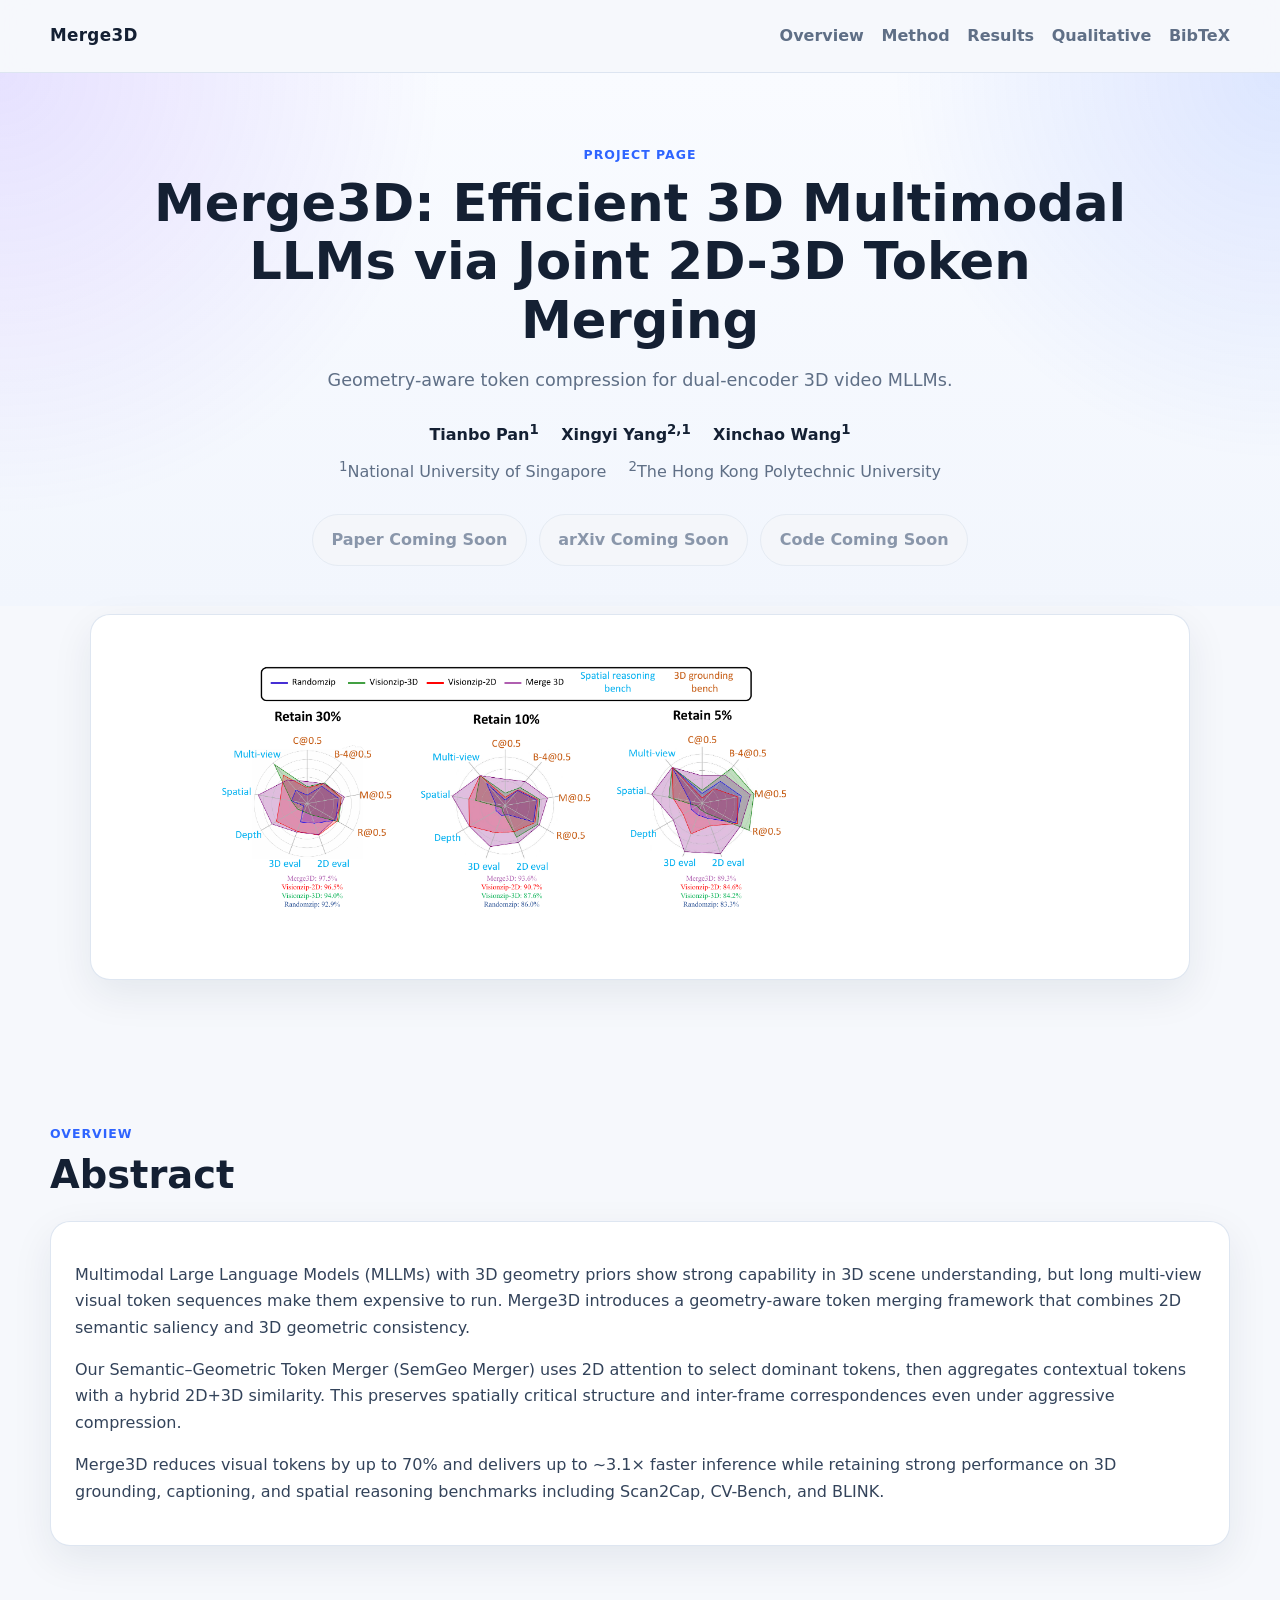
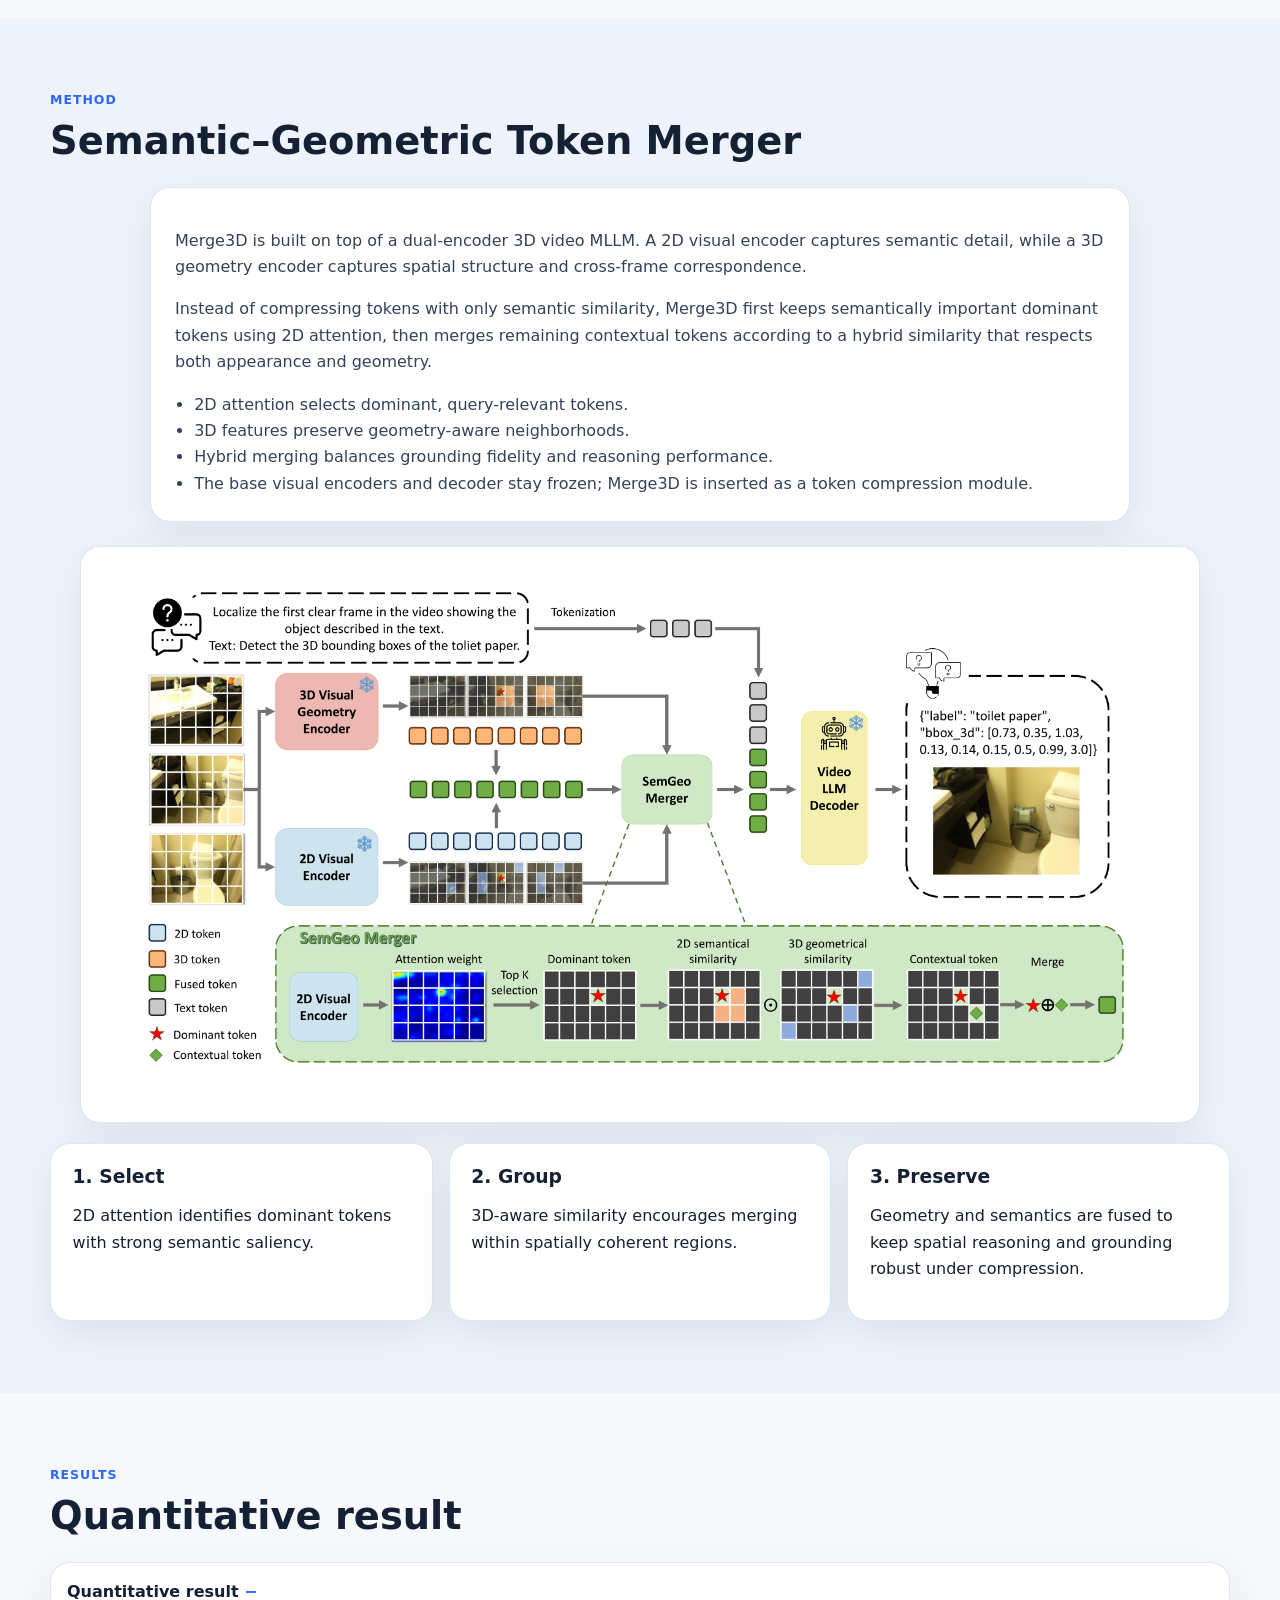
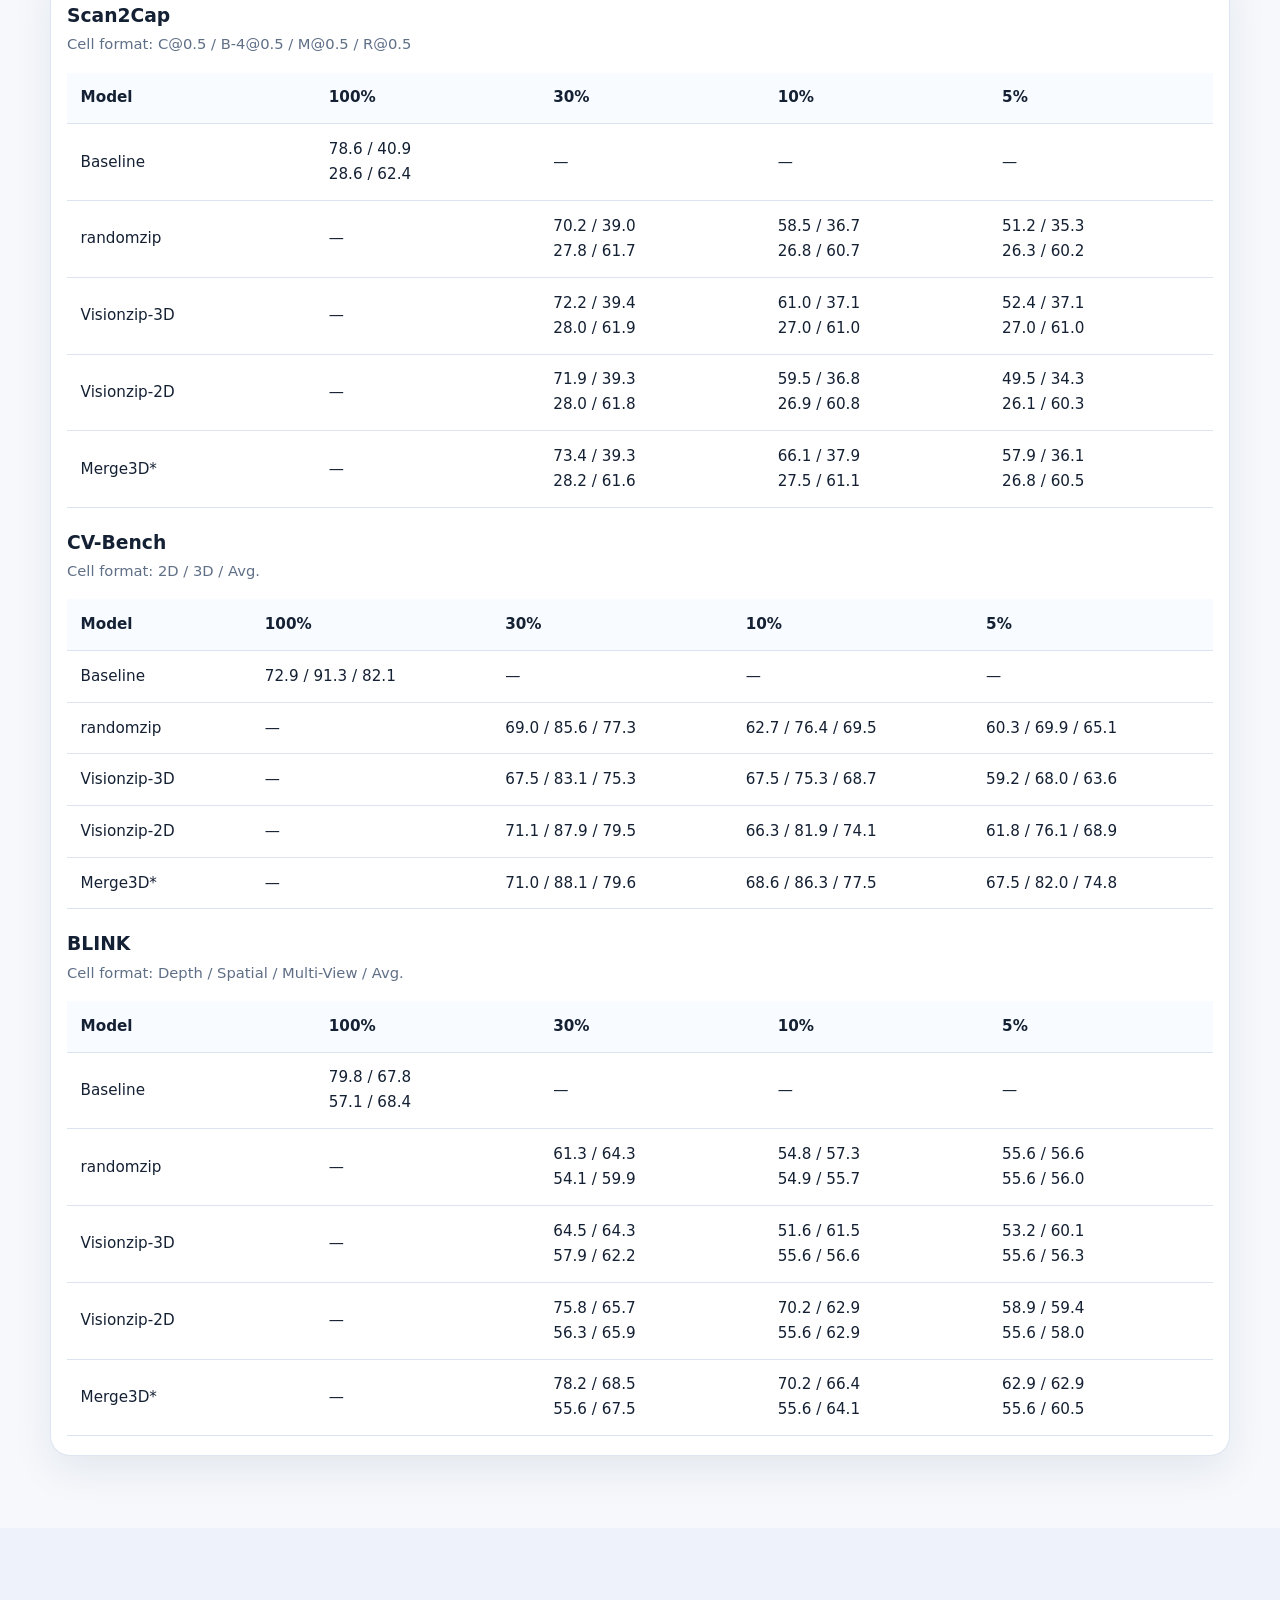
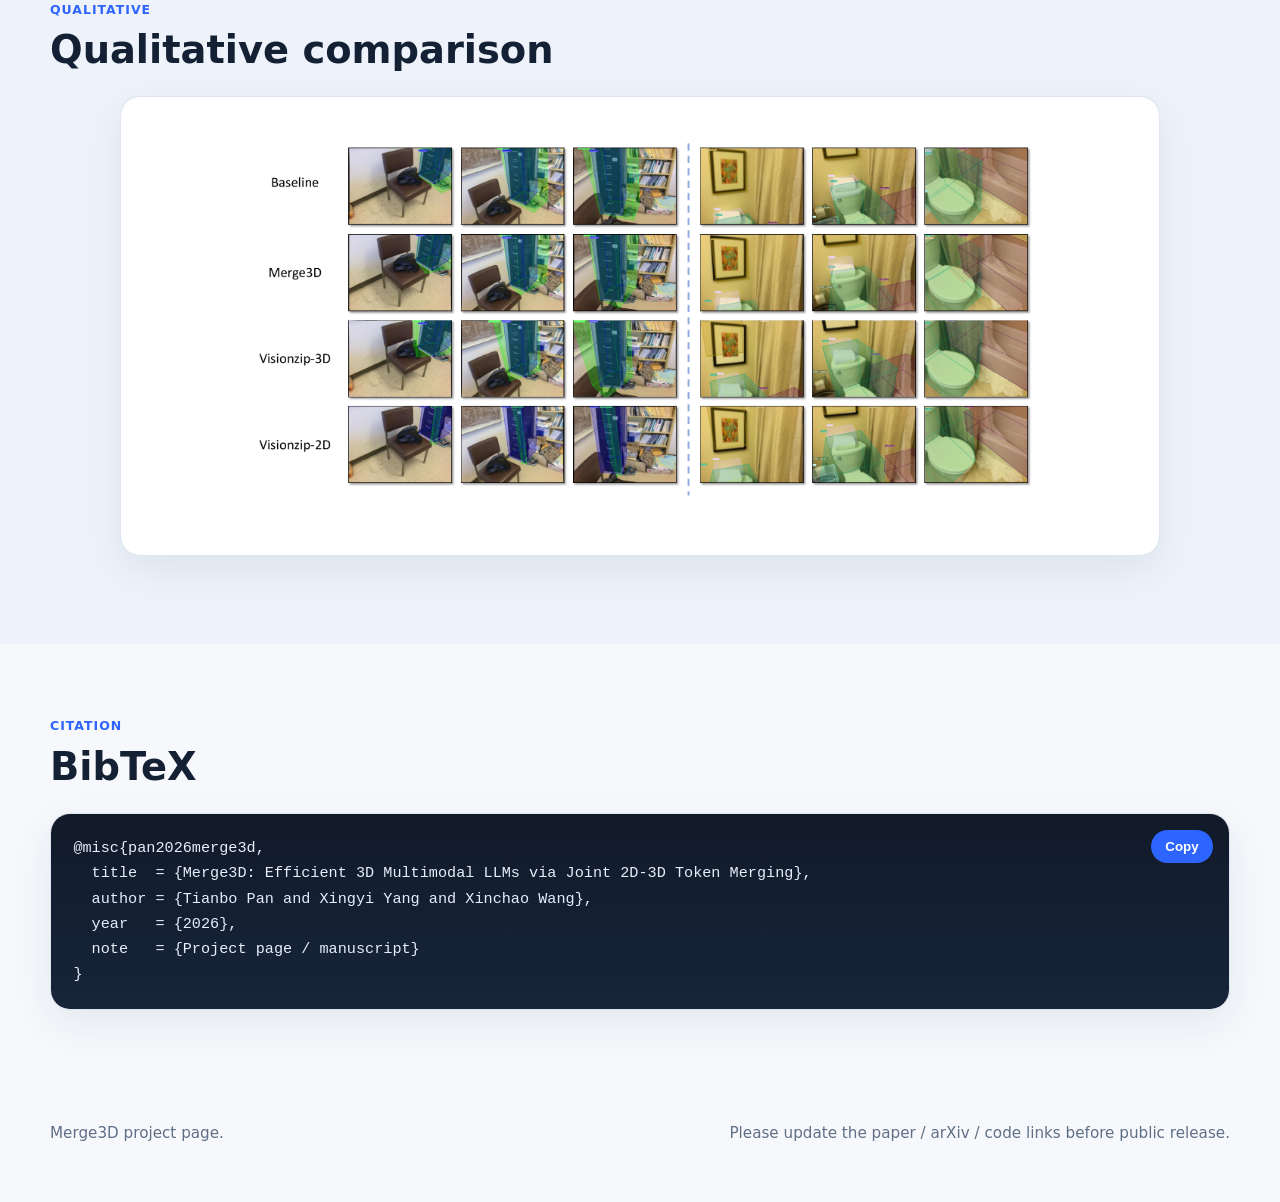
==== commit 675be7bf: "Refine Merge3D layout and compact result tables" ====
--- a/merge3d/index.html
+++ b/merge3d/index.html
@@ -70,10 +70,6 @@
         <div class="container">
           <figure class="hero-figure">
             <img src="./assets/Teaser_figure.png" alt="Merge3D teaser figure" />
-            <figcaption>
-              Performance comparison of Merge3D and baselines across token
-              retention rates (30%, 10%, 5%).
-            </figcaption>
           </figure>
         </div>
       </section>
@@ -116,42 +112,39 @@
             <h2>Semantic–Geometric Token Merger</h2>
           </div>
 
-          <div class="two-column">
-            <div class="prose">
-              <p>
-                Merge3D is built on top of a dual-encoder 3D video MLLM. A 2D
-                visual encoder captures semantic detail, while a 3D geometry
-                encoder captures spatial structure and cross-frame
-                correspondence.
-              </p>
-              <p>
-                Instead of compressing tokens with only semantic similarity,
-                Merge3D first keeps semantically important dominant tokens using
-                2D attention, then merges remaining contextual tokens according
-                to a hybrid similarity that respects both appearance and
-                geometry.
-              </p>
-              <ul class="feature-list">
-                <li>2D attention selects dominant, query-relevant tokens.</li>
-                <li>3D features preserve geometry-aware neighborhoods.</li>
-                <li>
-                  Hybrid merging balances grounding fidelity and reasoning
-                  performance.
-                </li>
-                <li>
-                  The base visual encoders and decoder stay frozen; Merge3D is
-                  inserted as a token compression module.
-                </li>
-              </ul>
-            </div>
-
-            <figure class="image-card">
-              <a href="./assets/pdfs/Framework.pdf" target="_blank" rel="noreferrer">
-                <img src="./assets/Framework.png" alt="Merge3D framework" />
-              </a>
-              <figcaption>The overall pipeline of Merge3D.</figcaption>
-            </figure>
-          </div>
+          <div class="card prose method-copy">
+            <p>
+              Merge3D is built on top of a dual-encoder 3D video MLLM. A 2D
+              visual encoder captures semantic detail, while a 3D geometry
+              encoder captures spatial structure and cross-frame
+              correspondence.
+            </p>
+            <p>
+              Instead of compressing tokens with only semantic similarity,
+              Merge3D first keeps semantically important dominant tokens using
+              2D attention, then merges remaining contextual tokens according
+              to a hybrid similarity that respects both appearance and
+              geometry.
+            </p>
+            <ul class="feature-list">
+              <li>2D attention selects dominant, query-relevant tokens.</li>
+              <li>3D features preserve geometry-aware neighborhoods.</li>
+              <li>
+                Hybrid merging balances grounding fidelity and reasoning
+                performance.
+              </li>
+              <li>
+                The base visual encoders and decoder stay frozen; Merge3D is
+                inserted as a token compression module.
+              </li>
+            </ul>
+          </div>
+
+          <figure class="image-card method-figure">
+            <a href="./assets/pdfs/Framework.pdf" target="_blank" rel="noreferrer">
+              <img src="./assets/Framework.png" alt="Merge3D framework" />
+            </a>
+          </figure>
 
           <div class="three-column">
             <article class="mini-card">
@@ -190,356 +183,169 @@
             <details class="table-details" open>
               <summary>Quantitative result</summary>
 
-              <h3>Scan2Cap</h3>
-              <div class="table-wrap">
-                <table>
-                  <thead>
-                    <tr>
-                      <th>Model</th>
-                      <th>Retention</th>
-                      <th>C@0.5</th>
-                      <th>B-4@0.5</th>
-                      <th>M@0.5</th>
-                      <th>R@0.5</th>
-                    </tr>
-                  </thead>
-                  <tbody>
-                    <tr>
-                      <td>Baseline</td>
-                      <td>100%</td>
-                      <td>78.6</td>
-                      <td>40.9</td>
-                      <td>28.6</td>
-                      <td>62.4</td>
-                    </tr>
-                    <tr>
-                      <td>randomzip</td>
-                      <td>5%</td>
-                      <td>51.2</td>
-                      <td>35.3</td>
-                      <td>26.3</td>
-                      <td>60.2</td>
-                    </tr>
-                    <tr>
-                      <td>Visionzip-3D</td>
-                      <td>5%</td>
-                      <td>52.4</td>
-                      <td>37.1</td>
-                      <td>27.0</td>
-                      <td>61.0</td>
-                    </tr>
-                    <tr>
-                      <td>Visionzip-2D</td>
-                      <td>5%</td>
-                      <td>49.5</td>
-                      <td>34.3</td>
-                      <td>26.1</td>
-                      <td>60.3</td>
-                    </tr>
-                    <tr>
-                      <td>Merge3D*</td>
-                      <td>5%</td>
-                      <td>57.9</td>
-                      <td>36.1</td>
-                      <td>26.8</td>
-                      <td>60.5</td>
-                    </tr>
-                    <tr>
-                      <td>randomzip</td>
-                      <td>10%</td>
-                      <td>58.5</td>
-                      <td>36.7</td>
-                      <td>26.8</td>
-                      <td>60.7</td>
-                    </tr>
-                    <tr>
-                      <td>Visionzip-3D</td>
-                      <td>10%</td>
-                      <td>61.0</td>
-                      <td>37.1</td>
-                      <td>27.0</td>
-                      <td>61.0</td>
-                    </tr>
-                    <tr>
-                      <td>Visionzip-2D</td>
-                      <td>10%</td>
-                      <td>59.5</td>
-                      <td>36.8</td>
-                      <td>26.9</td>
-                      <td>60.8</td>
-                    </tr>
-                    <tr>
-                      <td>Merge3D*</td>
-                      <td>10%</td>
-                      <td>66.1</td>
-                      <td>37.9</td>
-                      <td>27.5</td>
-                      <td>61.1</td>
-                    </tr>
-                    <tr>
-                      <td>randomzip</td>
-                      <td>30%</td>
-                      <td>70.2</td>
-                      <td>39.0</td>
-                      <td>27.8</td>
-                      <td>61.7</td>
-                    </tr>
-                    <tr>
-                      <td>Visionzip-3D</td>
-                      <td>30%</td>
-                      <td>72.2</td>
-                      <td>39.4</td>
-                      <td>28.0</td>
-                      <td>61.9</td>
-                    </tr>
-                    <tr>
-                      <td>Visionzip-2D</td>
-                      <td>30%</td>
-                      <td>71.9</td>
-                      <td>39.3</td>
-                      <td>28.0</td>
-                      <td>61.8</td>
-                    </tr>
-                    <tr>
-                      <td>Merge3D*</td>
-                      <td>30%</td>
-                      <td>73.4</td>
-                      <td>39.3</td>
-                      <td>28.2</td>
-                      <td>61.6</td>
-                    </tr>
-                  </tbody>
-                </table>
+              <div class="benchmark-block">
+                <h3>Scan2Cap</h3>
+                <p class="metric-note">Cell format: C@0.5 / B-4@0.5 / M@0.5 / R@0.5</p>
+                <div class="table-wrap">
+                  <table class="compact-table">
+                    <thead>
+                      <tr>
+                        <th>Model</th>
+                        <th>100%</th>
+                        <th>30%</th>
+                        <th>10%</th>
+                        <th>5%</th>
+                      </tr>
+                    </thead>
+                    <tbody>
+                      <tr>
+                        <td>Baseline</td>
+                        <td>78.6 / 40.9<br>28.6 / 62.4</td>
+                        <td>—</td>
+                        <td>—</td>
+                        <td>—</td>
+                      </tr>
+                      <tr>
+                        <td>randomzip</td>
+                        <td>—</td>
+                        <td>70.2 / 39.0<br>27.8 / 61.7</td>
+                        <td>58.5 / 36.7<br>26.8 / 60.7</td>
+                        <td>51.2 / 35.3<br>26.3 / 60.2</td>
+                      </tr>
+                      <tr>
+                        <td>Visionzip-3D</td>
+                        <td>—</td>
+                        <td>72.2 / 39.4<br>28.0 / 61.9</td>
+                        <td>61.0 / 37.1<br>27.0 / 61.0</td>
+                        <td>52.4 / 37.1<br>27.0 / 61.0</td>
+                      </tr>
+                      <tr>
+                        <td>Visionzip-2D</td>
+                        <td>—</td>
+                        <td>71.9 / 39.3<br>28.0 / 61.8</td>
+                        <td>59.5 / 36.8<br>26.9 / 60.8</td>
+                        <td>49.5 / 34.3<br>26.1 / 60.3</td>
+                      </tr>
+                      <tr>
+                        <td>Merge3D*</td>
+                        <td>—</td>
+                        <td>73.4 / 39.3<br>28.2 / 61.6</td>
+                        <td>66.1 / 37.9<br>27.5 / 61.1</td>
+                        <td>57.9 / 36.1<br>26.8 / 60.5</td>
+                      </tr>
+                    </tbody>
+                  </table>
+                </div>
               </div>
 
-              <h3>CV-Bench</h3>
-              <div class="table-wrap">
-                <table>
-                  <thead>
-                    <tr>
-                      <th>Model</th>
-                      <th>Retention</th>
-                      <th>2D</th>
-                      <th>3D</th>
-                      <th>Avg.</th>
-                    </tr>
-                  </thead>
-                  <tbody>
-                    <tr>
-                      <td>Baseline</td>
-                      <td>100%</td>
-                      <td>72.9</td>
-                      <td>91.3</td>
-                      <td>82.1</td>
-                    </tr>
-                    <tr>
-                      <td>randomzip</td>
-                      <td>5%</td>
-                      <td>60.3</td>
-                      <td>69.9</td>
-                      <td>65.1</td>
-                    </tr>
-                    <tr>
-                      <td>Visionzip-3D</td>
-                      <td>5%</td>
-                      <td>59.2</td>
-                      <td>68.0</td>
-                      <td>63.6</td>
-                    </tr>
-                    <tr>
-                      <td>Visionzip-2D</td>
-                      <td>5%</td>
-                      <td>61.8</td>
-                      <td>76.1</td>
-                      <td>68.9</td>
-                    </tr>
-                    <tr>
-                      <td>Merge3D*</td>
-                      <td>5%</td>
-                      <td>67.5</td>
-                      <td>82.0</td>
-                      <td>74.8</td>
-                    </tr>
-                    <tr>
-                      <td>randomzip</td>
-                      <td>10%</td>
-                      <td>62.7</td>
-                      <td>76.4</td>
-                      <td>69.5</td>
-                    </tr>
-                    <tr>
-                      <td>Visionzip-3D</td>
-                      <td>10%</td>
-                      <td>67.5</td>
-                      <td>75.3</td>
-                      <td>68.7</td>
-                    </tr>
-                    <tr>
-                      <td>Visionzip-2D</td>
-                      <td>10%</td>
-                      <td>66.3</td>
-                      <td>81.9</td>
-                      <td>74.1</td>
-                    </tr>
-                    <tr>
-                      <td>Merge3D*</td>
-                      <td>10%</td>
-                      <td>68.6</td>
-                      <td>86.3</td>
-                      <td>77.5</td>
-                    </tr>
-                    <tr>
-                      <td>randomzip</td>
-                      <td>30%</td>
-                      <td>69.0</td>
-                      <td>85.6</td>
-                      <td>77.3</td>
-                    </tr>
-                    <tr>
-                      <td>Visionzip-3D</td>
-                      <td>30%</td>
-                      <td>67.5</td>
-                      <td>83.1</td>
-                      <td>75.3</td>
-                    </tr>
-                    <tr>
-                      <td>Visionzip-2D</td>
-                      <td>30%</td>
-                      <td>71.1</td>
-                      <td>87.9</td>
-                      <td>79.5</td>
-                    </tr>
-                    <tr>
-                      <td>Merge3D*</td>
-                      <td>30%</td>
-                      <td>71.0</td>
-                      <td>88.1</td>
-                      <td>79.6</td>
-                    </tr>
-                  </tbody>
-                </table>
+              <div class="benchmark-block">
+                <h3>CV-Bench</h3>
+                <p class="metric-note">Cell format: 2D / 3D / Avg.</p>
+                <div class="table-wrap">
+                  <table class="compact-table">
+                    <thead>
+                      <tr>
+                        <th>Model</th>
+                        <th>100%</th>
+                        <th>30%</th>
+                        <th>10%</th>
+                        <th>5%</th>
+                      </tr>
+                    </thead>
+                    <tbody>
+                      <tr>
+                        <td>Baseline</td>
+                        <td>72.9 / 91.3 / 82.1</td>
+                        <td>—</td>
+                        <td>—</td>
+                        <td>—</td>
+                      </tr>
+                      <tr>
+                        <td>randomzip</td>
+                        <td>—</td>
+                        <td>69.0 / 85.6 / 77.3</td>
+                        <td>62.7 / 76.4 / 69.5</td>
+                        <td>60.3 / 69.9 / 65.1</td>
+                      </tr>
+                      <tr>
+                        <td>Visionzip-3D</td>
+                        <td>—</td>
+                        <td>67.5 / 83.1 / 75.3</td>
+                        <td>67.5 / 75.3 / 68.7</td>
+                        <td>59.2 / 68.0 / 63.6</td>
+                      </tr>
+                      <tr>
+                        <td>Visionzip-2D</td>
+                        <td>—</td>
+                        <td>71.1 / 87.9 / 79.5</td>
+                        <td>66.3 / 81.9 / 74.1</td>
+                        <td>61.8 / 76.1 / 68.9</td>
+                      </tr>
+                      <tr>
+                        <td>Merge3D*</td>
+                        <td>—</td>
+                        <td>71.0 / 88.1 / 79.6</td>
+                        <td>68.6 / 86.3 / 77.5</td>
+                        <td>67.5 / 82.0 / 74.8</td>
+                      </tr>
+                    </tbody>
+                  </table>
+                </div>
               </div>
 
-              <h3>BLINK</h3>
-              <div class="table-wrap">
-                <table>
-                  <thead>
-                    <tr>
-                      <th>Model</th>
-                      <th>Retention</th>
-                      <th>Depth</th>
-                      <th>Spatial</th>
-                      <th>Multi-View</th>
-                      <th>Avg.</th>
-                    </tr>
-                  </thead>
-                  <tbody>
-                    <tr>
-                      <td>Baseline</td>
-                      <td>100%</td>
-                      <td>79.8</td>
-                      <td>67.8</td>
-                      <td>57.1</td>
-                      <td>68.4</td>
-                    </tr>
-                    <tr>
-                      <td>randomzip</td>
-                      <td>5%</td>
-                      <td>55.6</td>
-                      <td>56.6</td>
-                      <td>55.6</td>
-                      <td>56.0</td>
-                    </tr>
-                    <tr>
-                      <td>Visionzip-3D</td>
-                      <td>5%</td>
-                      <td>53.2</td>
-                      <td>60.1</td>
-                      <td>55.6</td>
-                      <td>56.3</td>
-                    </tr>
-                    <tr>
-                      <td>Visionzip-2D</td>
-                      <td>5%</td>
-                      <td>58.9</td>
-                      <td>59.4</td>
-                      <td>55.6</td>
-                      <td>58.0</td>
-                    </tr>
-                    <tr>
-                      <td>Merge3D*</td>
-                      <td>5%</td>
-                      <td>62.9</td>
-                      <td>62.9</td>
-                      <td>55.6</td>
-                      <td>60.5</td>
-                    </tr>
-                    <tr>
-                      <td>randomzip</td>
-                      <td>10%</td>
-                      <td>54.8</td>
-                      <td>57.3</td>
-                      <td>54.9</td>
-                      <td>55.7</td>
-                    </tr>
-                    <tr>
-                      <td>Visionzip-3D</td>
-                      <td>10%</td>
-                      <td>51.6</td>
-                      <td>61.5</td>
-                      <td>55.6</td>
-                      <td>56.6</td>
-                    </tr>
-                    <tr>
-                      <td>Visionzip-2D</td>
-                      <td>10%</td>
-                      <td>70.2</td>
-                      <td>62.9</td>
-                      <td>55.6</td>
-                      <td>62.9</td>
-                    </tr>
-                    <tr>
-                      <td>Merge3D*</td>
-                      <td>10%</td>
-                      <td>70.2</td>
-                      <td>66.4</td>
-                      <td>55.6</td>
-                      <td>64.1</td>
-                    </tr>
-                    <tr>
-                      <td>randomzip</td>
-                      <td>30%</td>
-                      <td>61.3</td>
-                      <td>64.3</td>
-                      <td>54.1</td>
-                      <td>59.9</td>
-                    </tr>
-                    <tr>
-                      <td>Visionzip-3D</td>
-                      <td>30%</td>
-                      <td>64.5</td>
-                      <td>64.3</td>
-                      <td>57.9</td>
-                      <td>62.2</td>
-                    </tr>
-                    <tr>
-                      <td>Visionzip-2D</td>
-                      <td>30%</td>
-                      <td>75.8</td>
-                      <td>65.7</td>
-                      <td>56.3</td>
-                      <td>65.9</td>
-                    </tr>
-                    <tr>
-                      <td>Merge3D*</td>
-                      <td>30%</td>
-                      <td>78.2</td>
-                      <td>68.5</td>
-                      <td>55.6</td>
-                      <td>67.5</td>
-                    </tr>
-                  </tbody>
-                </table>
+              <div class="benchmark-block">
+                <h3>BLINK</h3>
+                <p class="metric-note">Cell format: Depth / Spatial / Multi-View / Avg.</p>
+                <div class="table-wrap">
+                  <table class="compact-table">
+                    <thead>
+                      <tr>
+                        <th>Model</th>
+                        <th>100%</th>
+                        <th>30%</th>
+                        <th>10%</th>
+                        <th>5%</th>
+                      </tr>
+                    </thead>
+                    <tbody>
+                      <tr>
+                        <td>Baseline</td>
+                        <td>79.8 / 67.8<br>57.1 / 68.4</td>
+                        <td>—</td>
+                        <td>—</td>
+                        <td>—</td>
+                      </tr>
+                      <tr>
+                        <td>randomzip</td>
+                        <td>—</td>
+                        <td>61.3 / 64.3<br>54.1 / 59.9</td>
+                        <td>54.8 / 57.3<br>54.9 / 55.7</td>
+                        <td>55.6 / 56.6<br>55.6 / 56.0</td>
+                      </tr>
+                      <tr>
+                        <td>Visionzip-3D</td>
+                        <td>—</td>
+                        <td>64.5 / 64.3<br>57.9 / 62.2</td>
+                        <td>51.6 / 61.5<br>55.6 / 56.6</td>
+                        <td>53.2 / 60.1<br>55.6 / 56.3</td>
+                      </tr>
+                      <tr>
+                        <td>Visionzip-2D</td>
+                        <td>—</td>
+                        <td>75.8 / 65.7<br>56.3 / 65.9</td>
+                        <td>70.2 / 62.9<br>55.6 / 62.9</td>
+                        <td>58.9 / 59.4<br>55.6 / 58.0</td>
+                      </tr>
+                      <tr>
+                        <td>Merge3D*</td>
+                        <td>—</td>
+                        <td>78.2 / 68.5<br>55.6 / 67.5</td>
+                        <td>70.2 / 66.4<br>55.6 / 64.1</td>
+                        <td>62.9 / 62.9<br>55.6 / 60.5</td>
+                      </tr>
+                    </tbody>
+                  </table>
+                </div>
               </div>
             </details>
           </div>
@@ -561,9 +367,6 @@
                   alt="Figure 4 qualitative comparison on 3D grounding"
                 />
               </a>
-              <figcaption>
-                Figure 4. Qualitative comparison of 3D object detection performance across different models on the 3D grounding task.
-              </figcaption>
             </figure>
           </div>
         </div>
--- a/merge3d/style.css
+++ b/merge3d/style.css
@@ -230,8 +230,12 @@
 }
 
 .hero-figure {
-  max-width: 980px;
-  margin: 0 auto;
+  max-width: 1100px;
+  margin: 0 auto;
+  padding: 1.25rem;
+  display: flex;
+  justify-content: center;
+  align-items: center;
 }
 
 .hero-figure img,
@@ -241,14 +245,9 @@
 }
 
 .hero-figure img {
-  margin: 0 auto;
-}
-
-.hero-figure figcaption,
-.image-card figcaption {
-  padding: 1rem 1.2rem 1.2rem;
-  color: var(--muted);
-  font-size: 0.96rem;
+  width: auto;
+  max-width: min(100%, 1020px);
+  margin: 0 auto;
 }
 
 .card {
@@ -293,13 +292,6 @@
   margin-bottom: 0.3rem;
 }
 
-.two-column {
-  display: grid;
-  grid-template-columns: 1.05fr 1fr;
-  gap: 1.5rem;
-  align-items: center;
-}
-
 .three-column {
   grid-template-columns: repeat(3, minmax(0, 1fr));
   margin-top: 1.25rem;
@@ -310,41 +302,21 @@
   margin: 1rem 0 0;
 }
 
-.results-cards {
-  grid-template-columns: repeat(3, minmax(0, 1fr));
-}
-
-.result-card h3 {
-  margin-bottom: 0.65rem;
-}
-
-.result-big {
-  font-size: 1.45rem;
-  font-weight: 800;
-  margin: 0 0 0.35rem;
-}
-
-.efficiency-strip {
-  margin-top: 1.25rem;
-  display: grid;
-  grid-template-columns: repeat(3, minmax(0, 1fr));
-  gap: 1rem;
-}
-
-.efficiency-strip > div {
-  background: linear-gradient(135deg, rgba(46, 100, 255, 0.08), rgba(124, 77, 255, 0.08));
-  border: 1px solid rgba(46, 100, 255, 0.14);
-  border-radius: 18px;
-  padding: 1rem 1.15rem;
-  display: flex;
-  flex-direction: column;
-  gap: 0.15rem;
-}
-
 .label {
   color: var(--muted);
   font-size: 0.9rem;
   font-weight: 700;
+}
+
+.method-copy {
+  max-width: 980px;
+  margin: 0 auto;
+}
+
+.method-figure {
+  max-width: 1120px;
+  margin: 1.5rem auto 0;
+  padding: 1rem;
 }
 
 .details-grid {
@@ -379,6 +351,16 @@
 .table-wrap {
   overflow-x: auto;
   margin-top: 1rem;
+}
+
+.benchmark-block + .benchmark-block {
+  margin-top: 1.5rem;
+}
+
+.metric-note {
+  margin: 0.35rem 0 0;
+  color: var(--muted);
+  font-size: 0.92rem;
 }
 
 table {
@@ -409,8 +391,12 @@
 }
 
 .single-figure-grid {
-  max-width: 980px;
-  margin: 0 auto;
+  max-width: 1120px;
+  margin: 0 auto;
+}
+
+.single-figure-card {
+  padding: 1rem;
 }
 
 .single-figure-card img {
@@ -459,15 +445,10 @@
 
 @media (max-width: 1000px) {
   .stats-grid,
-  .results-cards,
   .gallery-grid,
   .three-column,
-  .efficiency-strip {
+  .single-figure-grid {
     grid-template-columns: repeat(2, minmax(0, 1fr));
-  }
-
-  .two-column {
-    grid-template-columns: 1fr;
   }
 }
 
@@ -487,10 +468,9 @@
   }
 
   .stats-grid,
-  .results-cards,
   .gallery-grid,
   .three-column,
-  .efficiency-strip {
+  .single-figure-grid {
     grid-template-columns: 1fr;
   }
 
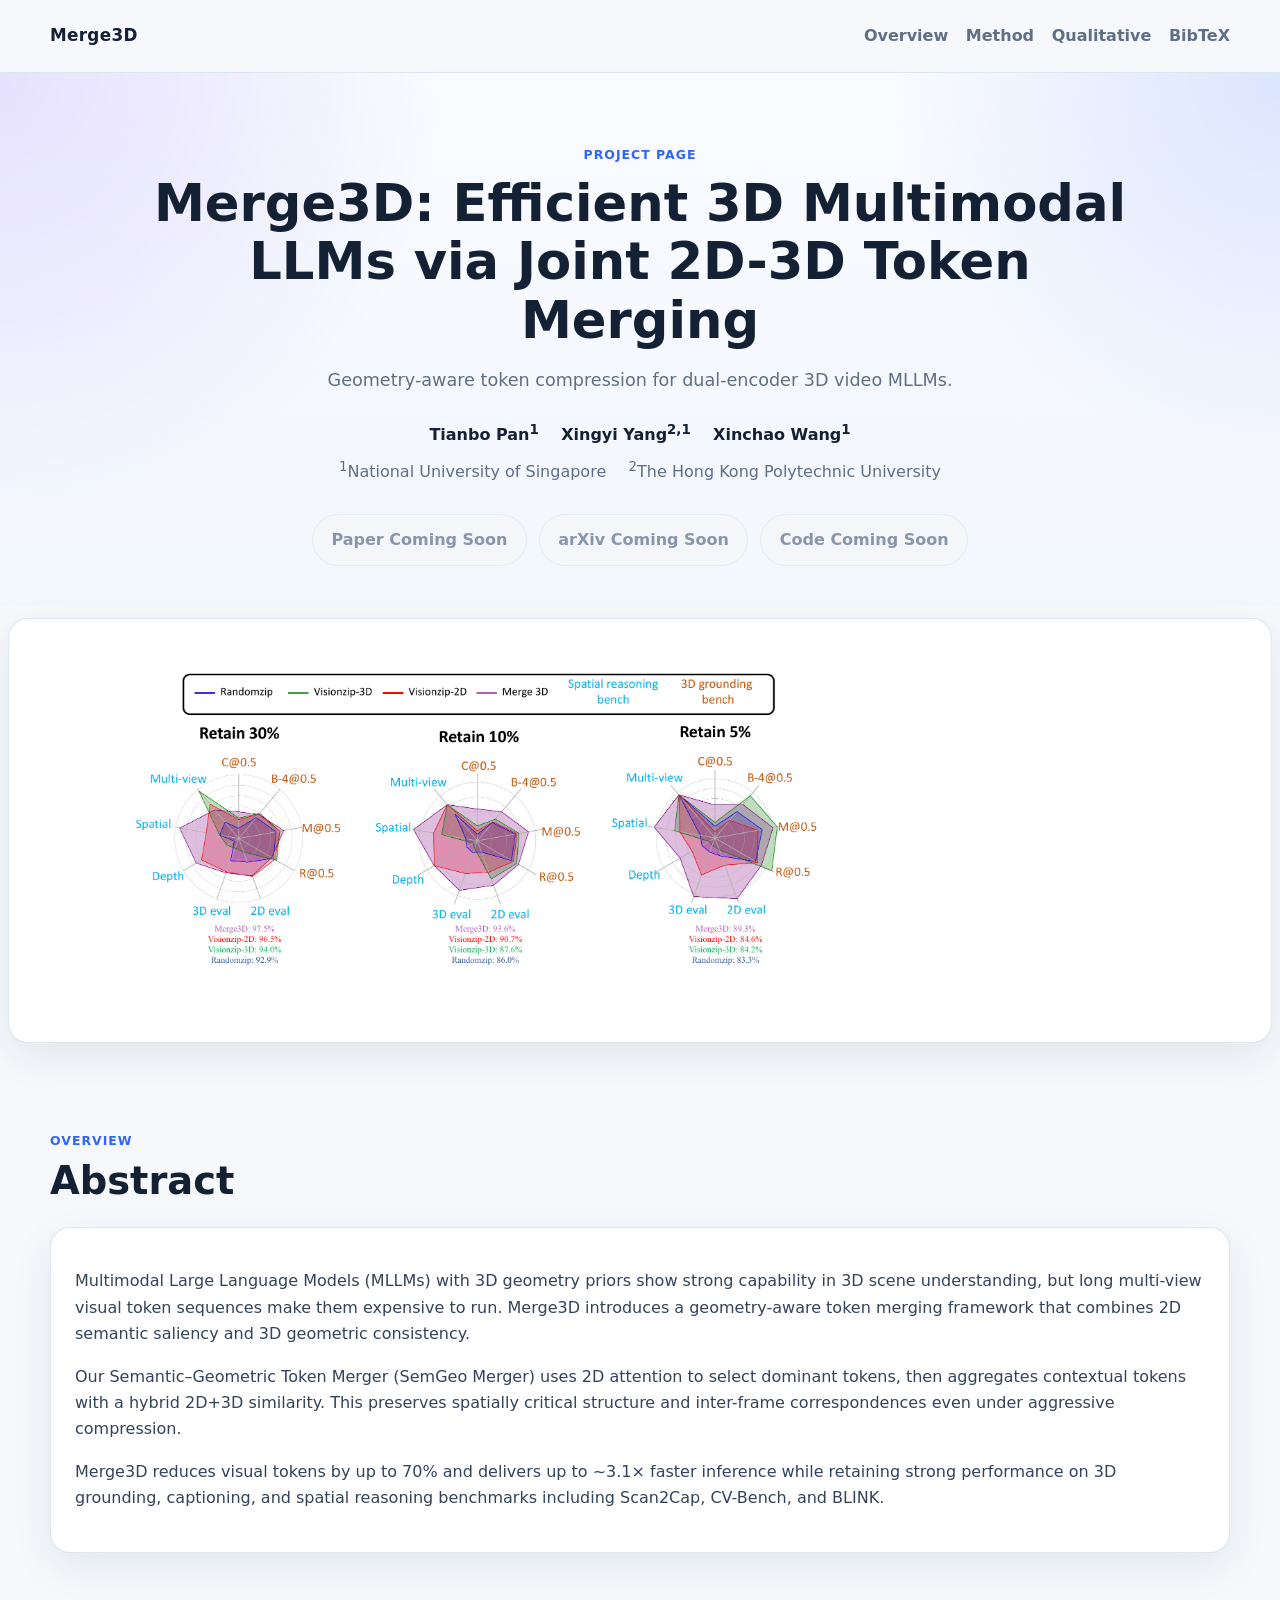
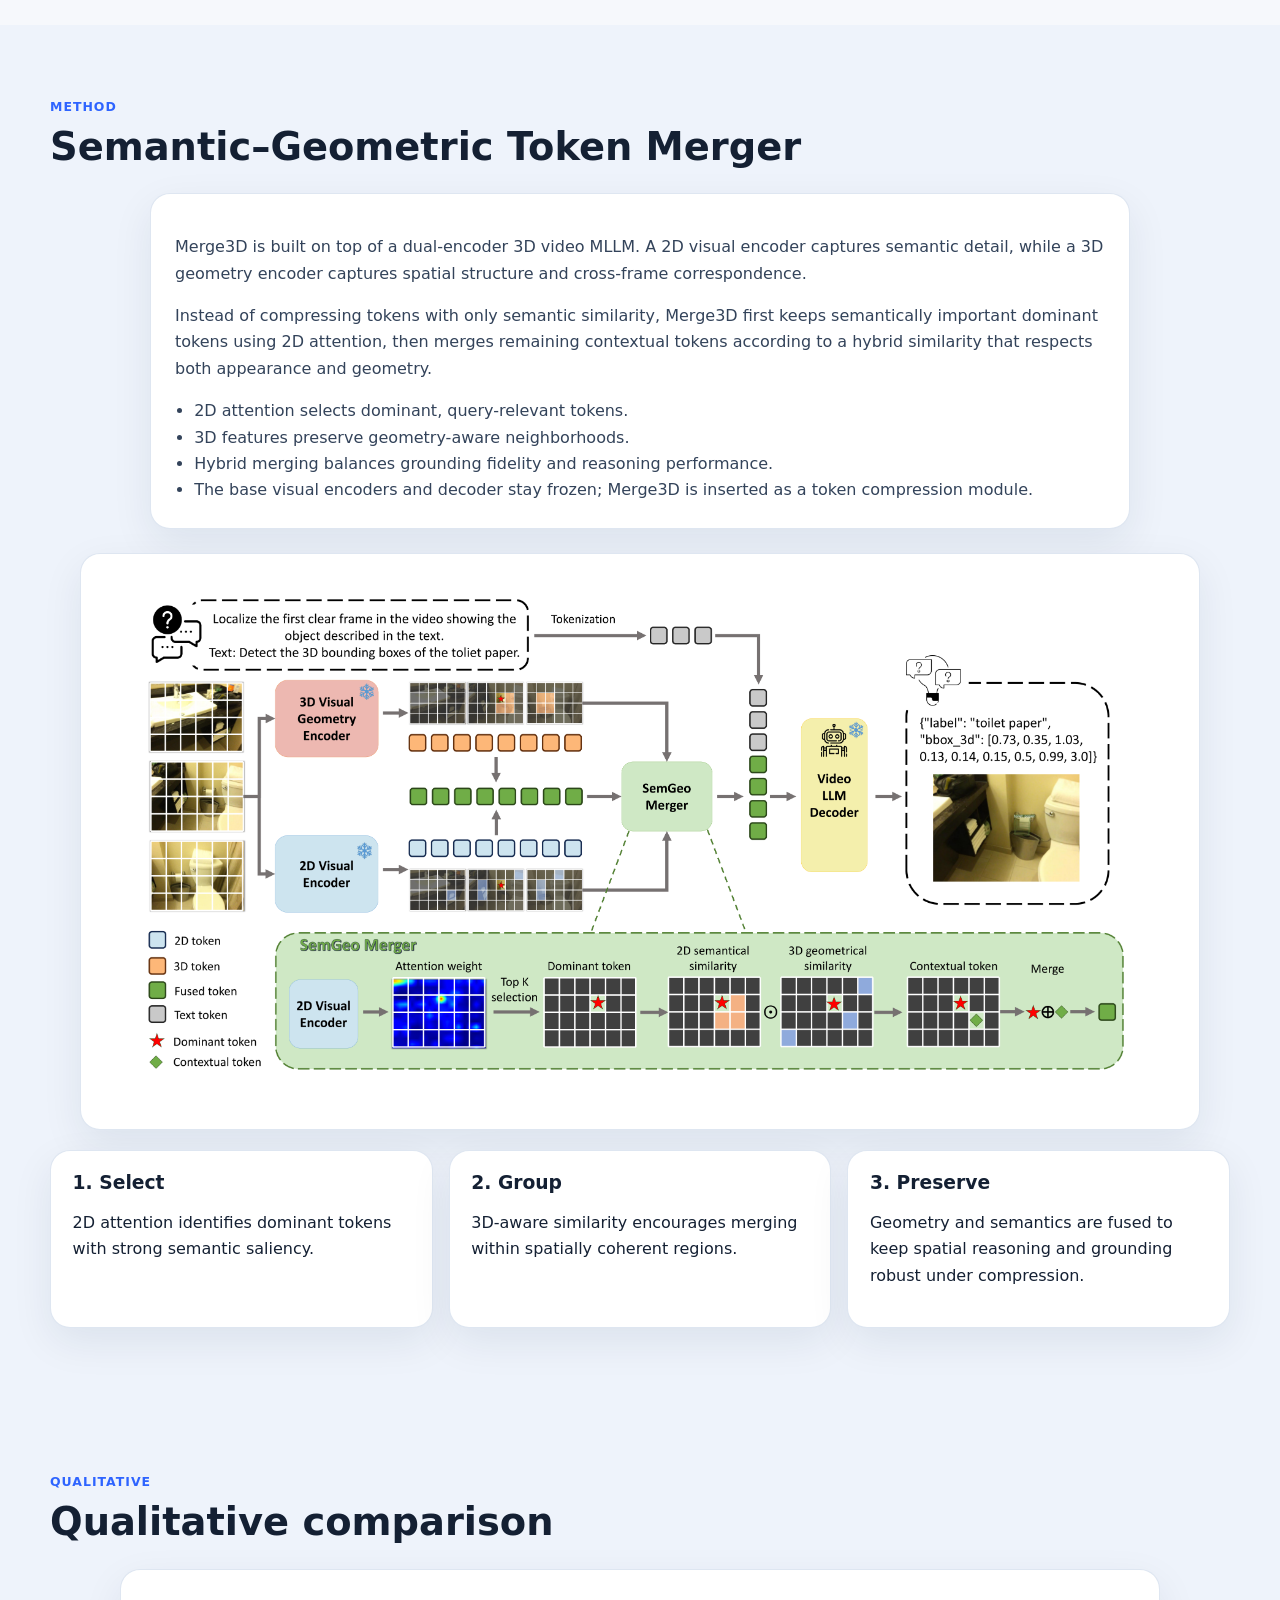
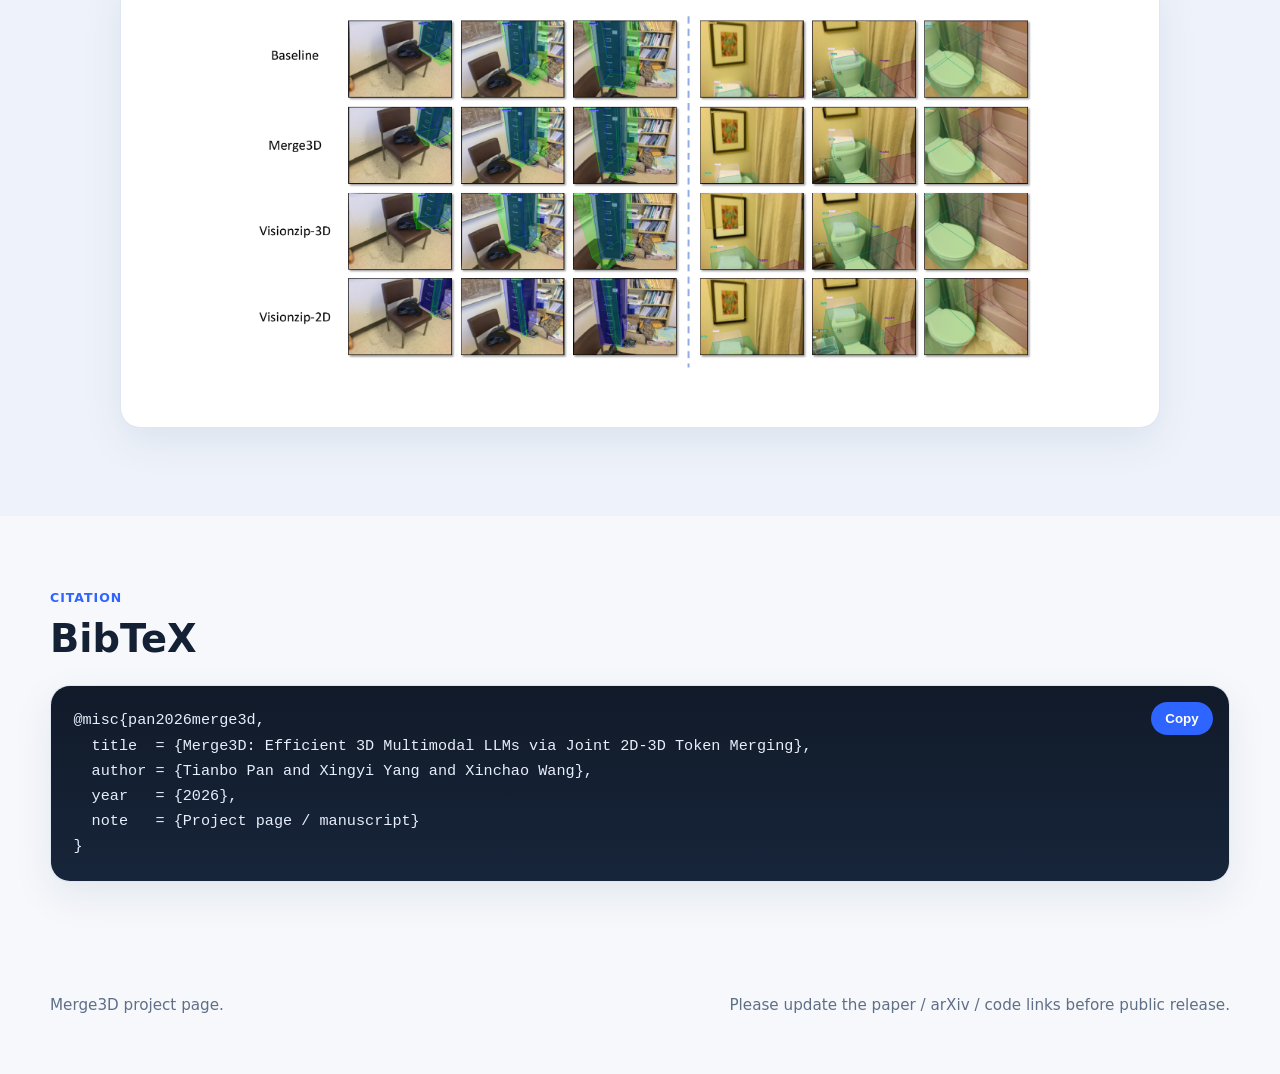
==== commit 297b4249: "Simplify Merge3D page and enlarge teaser" ====
--- a/merge3d/index.html
+++ b/merge3d/index.html
@@ -29,7 +29,6 @@
         <nav class="nav-links">
           <a href="#overview">Overview</a>
           <a href="#method">Method</a>
-          <a href="#results">Results</a>
           <a href="#qualitative">Qualitative</a>
           <a href="#bibtex">BibTeX</a>
         </nav>
@@ -172,186 +171,6 @@
         </div>
       </section>
 
-      <section class="section" id="results">
-        <div class="container">
-          <div class="section-heading">
-            <p class="eyebrow">Results</p>
-            <h2>Quantitative result</h2>
-          </div>
-
-          <div class="details-grid">
-            <details class="table-details" open>
-              <summary>Quantitative result</summary>
-
-              <div class="benchmark-block">
-                <h3>Scan2Cap</h3>
-                <p class="metric-note">Cell format: C@0.5 / B-4@0.5 / M@0.5 / R@0.5</p>
-                <div class="table-wrap">
-                  <table class="compact-table">
-                    <thead>
-                      <tr>
-                        <th>Model</th>
-                        <th>100%</th>
-                        <th>30%</th>
-                        <th>10%</th>
-                        <th>5%</th>
-                      </tr>
-                    </thead>
-                    <tbody>
-                      <tr>
-                        <td>Baseline</td>
-                        <td>78.6 / 40.9<br>28.6 / 62.4</td>
-                        <td>—</td>
-                        <td>—</td>
-                        <td>—</td>
-                      </tr>
-                      <tr>
-                        <td>randomzip</td>
-                        <td>—</td>
-                        <td>70.2 / 39.0<br>27.8 / 61.7</td>
-                        <td>58.5 / 36.7<br>26.8 / 60.7</td>
-                        <td>51.2 / 35.3<br>26.3 / 60.2</td>
-                      </tr>
-                      <tr>
-                        <td>Visionzip-3D</td>
-                        <td>—</td>
-                        <td>72.2 / 39.4<br>28.0 / 61.9</td>
-                        <td>61.0 / 37.1<br>27.0 / 61.0</td>
-                        <td>52.4 / 37.1<br>27.0 / 61.0</td>
-                      </tr>
-                      <tr>
-                        <td>Visionzip-2D</td>
-                        <td>—</td>
-                        <td>71.9 / 39.3<br>28.0 / 61.8</td>
-                        <td>59.5 / 36.8<br>26.9 / 60.8</td>
-                        <td>49.5 / 34.3<br>26.1 / 60.3</td>
-                      </tr>
-                      <tr>
-                        <td>Merge3D*</td>
-                        <td>—</td>
-                        <td>73.4 / 39.3<br>28.2 / 61.6</td>
-                        <td>66.1 / 37.9<br>27.5 / 61.1</td>
-                        <td>57.9 / 36.1<br>26.8 / 60.5</td>
-                      </tr>
-                    </tbody>
-                  </table>
-                </div>
-              </div>
-
-              <div class="benchmark-block">
-                <h3>CV-Bench</h3>
-                <p class="metric-note">Cell format: 2D / 3D / Avg.</p>
-                <div class="table-wrap">
-                  <table class="compact-table">
-                    <thead>
-                      <tr>
-                        <th>Model</th>
-                        <th>100%</th>
-                        <th>30%</th>
-                        <th>10%</th>
-                        <th>5%</th>
-                      </tr>
-                    </thead>
-                    <tbody>
-                      <tr>
-                        <td>Baseline</td>
-                        <td>72.9 / 91.3 / 82.1</td>
-                        <td>—</td>
-                        <td>—</td>
-                        <td>—</td>
-                      </tr>
-                      <tr>
-                        <td>randomzip</td>
-                        <td>—</td>
-                        <td>69.0 / 85.6 / 77.3</td>
-                        <td>62.7 / 76.4 / 69.5</td>
-                        <td>60.3 / 69.9 / 65.1</td>
-                      </tr>
-                      <tr>
-                        <td>Visionzip-3D</td>
-                        <td>—</td>
-                        <td>67.5 / 83.1 / 75.3</td>
-                        <td>67.5 / 75.3 / 68.7</td>
-                        <td>59.2 / 68.0 / 63.6</td>
-                      </tr>
-                      <tr>
-                        <td>Visionzip-2D</td>
-                        <td>—</td>
-                        <td>71.1 / 87.9 / 79.5</td>
-                        <td>66.3 / 81.9 / 74.1</td>
-                        <td>61.8 / 76.1 / 68.9</td>
-                      </tr>
-                      <tr>
-                        <td>Merge3D*</td>
-                        <td>—</td>
-                        <td>71.0 / 88.1 / 79.6</td>
-                        <td>68.6 / 86.3 / 77.5</td>
-                        <td>67.5 / 82.0 / 74.8</td>
-                      </tr>
-                    </tbody>
-                  </table>
-                </div>
-              </div>
-
-              <div class="benchmark-block">
-                <h3>BLINK</h3>
-                <p class="metric-note">Cell format: Depth / Spatial / Multi-View / Avg.</p>
-                <div class="table-wrap">
-                  <table class="compact-table">
-                    <thead>
-                      <tr>
-                        <th>Model</th>
-                        <th>100%</th>
-                        <th>30%</th>
-                        <th>10%</th>
-                        <th>5%</th>
-                      </tr>
-                    </thead>
-                    <tbody>
-                      <tr>
-                        <td>Baseline</td>
-                        <td>79.8 / 67.8<br>57.1 / 68.4</td>
-                        <td>—</td>
-                        <td>—</td>
-                        <td>—</td>
-                      </tr>
-                      <tr>
-                        <td>randomzip</td>
-                        <td>—</td>
-                        <td>61.3 / 64.3<br>54.1 / 59.9</td>
-                        <td>54.8 / 57.3<br>54.9 / 55.7</td>
-                        <td>55.6 / 56.6<br>55.6 / 56.0</td>
-                      </tr>
-                      <tr>
-                        <td>Visionzip-3D</td>
-                        <td>—</td>
-                        <td>64.5 / 64.3<br>57.9 / 62.2</td>
-                        <td>51.6 / 61.5<br>55.6 / 56.6</td>
-                        <td>53.2 / 60.1<br>55.6 / 56.3</td>
-                      </tr>
-                      <tr>
-                        <td>Visionzip-2D</td>
-                        <td>—</td>
-                        <td>75.8 / 65.7<br>56.3 / 65.9</td>
-                        <td>70.2 / 62.9<br>55.6 / 62.9</td>
-                        <td>58.9 / 59.4<br>55.6 / 58.0</td>
-                      </tr>
-                      <tr>
-                        <td>Merge3D*</td>
-                        <td>—</td>
-                        <td>78.2 / 68.5<br>55.6 / 67.5</td>
-                        <td>70.2 / 66.4<br>55.6 / 64.1</td>
-                        <td>62.9 / 62.9<br>55.6 / 60.5</td>
-                      </tr>
-                    </tbody>
-                  </table>
-                </div>
-              </div>
-            </details>
-          </div>
-        </div>
-      </section>
-
       <section class="section section-alt" id="qualitative">
         <div class="container">
           <div class="section-heading">
--- a/merge3d/style.css
+++ b/merge3d/style.css
@@ -195,7 +195,12 @@
 }
 
 .section-tight {
-  padding-top: 0.5rem;
+  padding-top: 0.75rem;
+  padding-bottom: 1rem;
+}
+
+.section-tight .container {
+  width: min(calc(100% - 1rem), 1380px);
 }
 
 .section-alt {
@@ -216,7 +221,6 @@
 .result-card,
 .mini-card,
 .stat-card,
-.table-details,
 .bibtex-card {
   background: var(--surface);
   border: 1px solid rgba(219, 228, 240, 0.9);
@@ -230,12 +234,11 @@
 }
 
 .hero-figure {
-  max-width: 1100px;
-  margin: 0 auto;
-  padding: 1.25rem;
-  display: flex;
-  justify-content: center;
-  align-items: center;
+  width: 100%;
+  max-width: 1320px;
+  margin: 0 auto;
+  padding: 1rem;
+  text-align: center;
 }
 
 .hero-figure img,
@@ -245,8 +248,8 @@
 }
 
 .hero-figure img {
-  width: auto;
-  max-width: min(100%, 1020px);
+  width: 100%;
+  max-width: 1260px;
   margin: 0 auto;
 }
 
@@ -317,73 +320,6 @@
   max-width: 1120px;
   margin: 1.5rem auto 0;
   padding: 1rem;
-}
-
-.details-grid {
-  margin-top: 1.25rem;
-  display: grid;
-  gap: 1rem;
-}
-
-.table-details {
-  padding: 1rem 1rem 1.15rem;
-}
-
-.table-details summary {
-  cursor: pointer;
-  font-weight: 800;
-  list-style: none;
-}
-
-.table-details summary::-webkit-details-marker {
-  display: none;
-}
-
-.table-details summary::after {
-  content: " +";
-  color: var(--primary);
-}
-
-.table-details[open] summary::after {
-  content: " −";
-}
-
-.table-wrap {
-  overflow-x: auto;
-  margin-top: 1rem;
-}
-
-.benchmark-block + .benchmark-block {
-  margin-top: 1.5rem;
-}
-
-.metric-note {
-  margin: 0.35rem 0 0;
-  color: var(--muted);
-  font-size: 0.92rem;
-}
-
-table {
-  width: 100%;
-  border-collapse: collapse;
-  min-width: 580px;
-}
-
-th,
-td {
-  padding: 0.8rem 0.85rem;
-  border-bottom: 1px solid var(--line);
-  text-align: left;
-  font-size: 0.95rem;
-}
-
-th {
-  background: var(--surface-soft);
-  color: var(--text);
-}
-
-tbody tr:hover {
-  background: rgba(46, 100, 255, 0.035);
 }
 
 .gallery-grid {
@@ -477,8 +413,7 @@
   .card,
   .stat-card,
   .mini-card,
-  .result-card,
-  .table-details {
+  .result-card {
     padding-left: 1rem;
     padding-right: 1rem;
   }
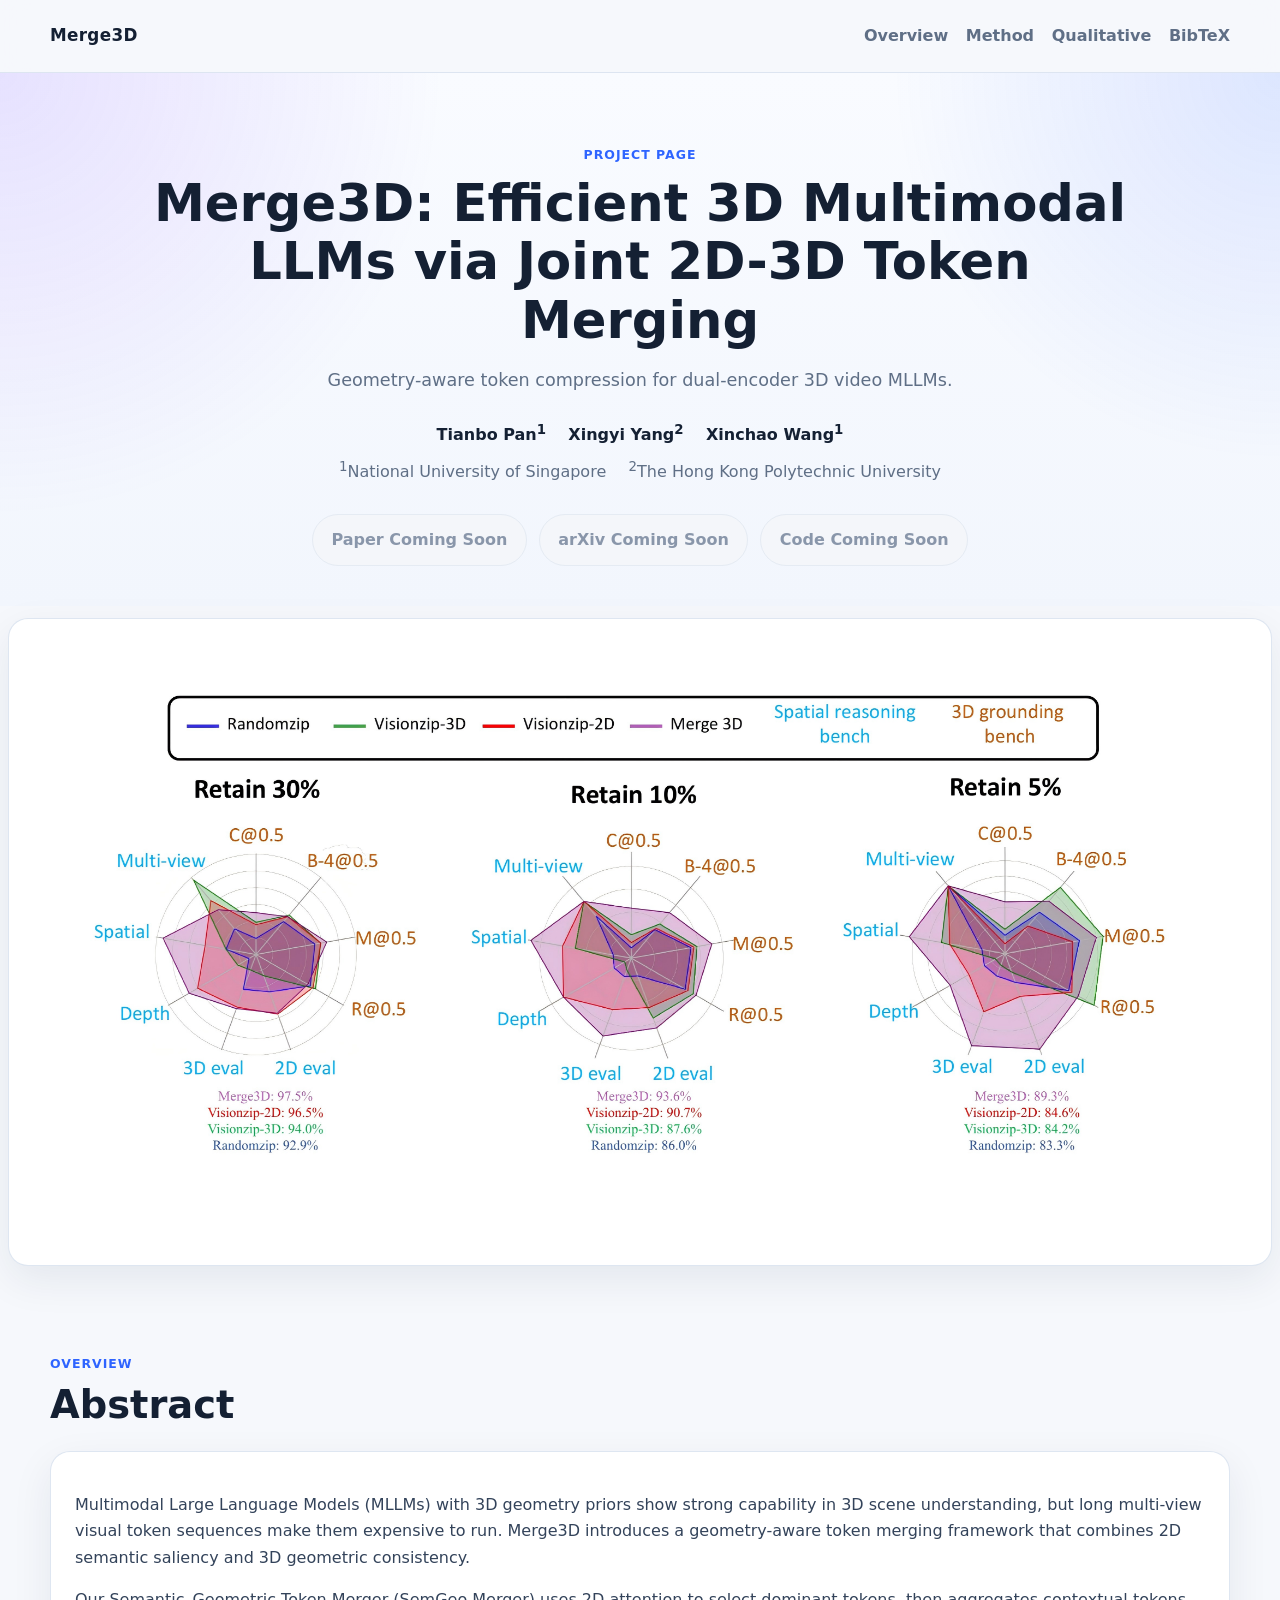
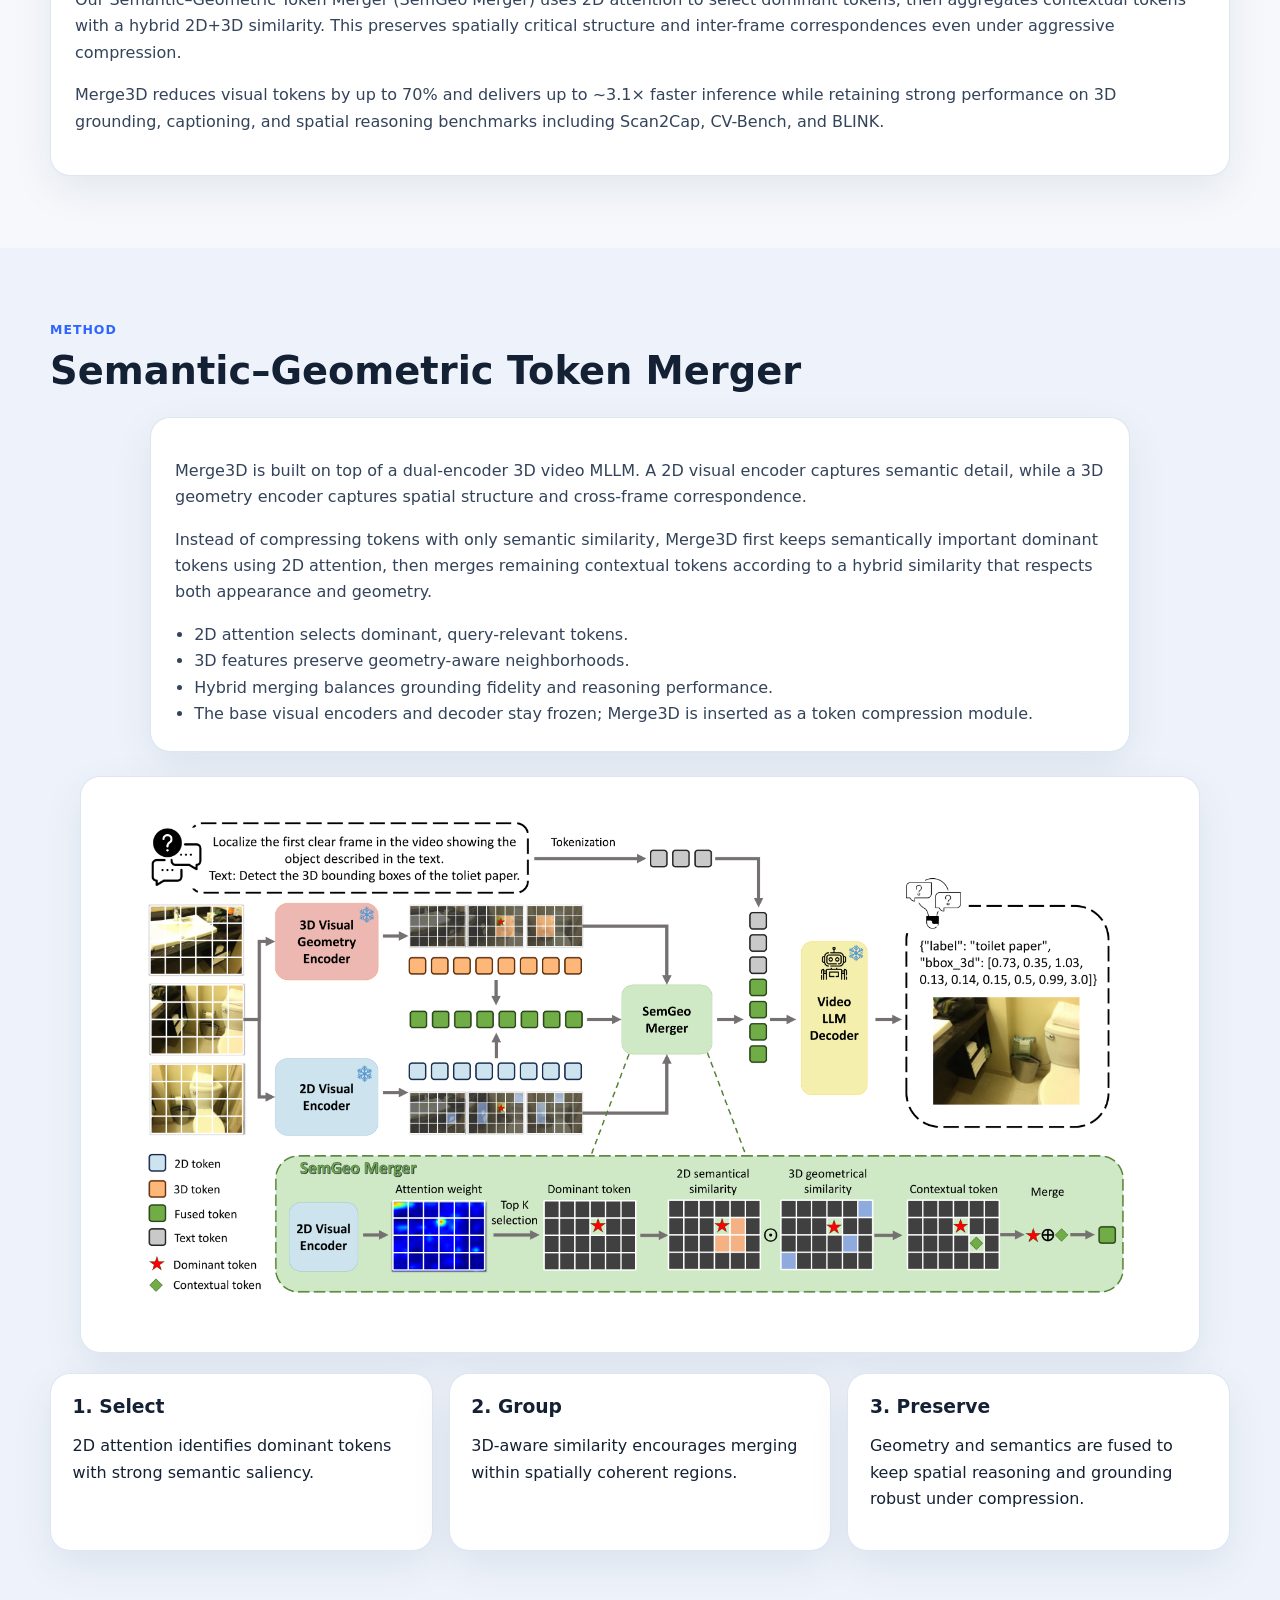
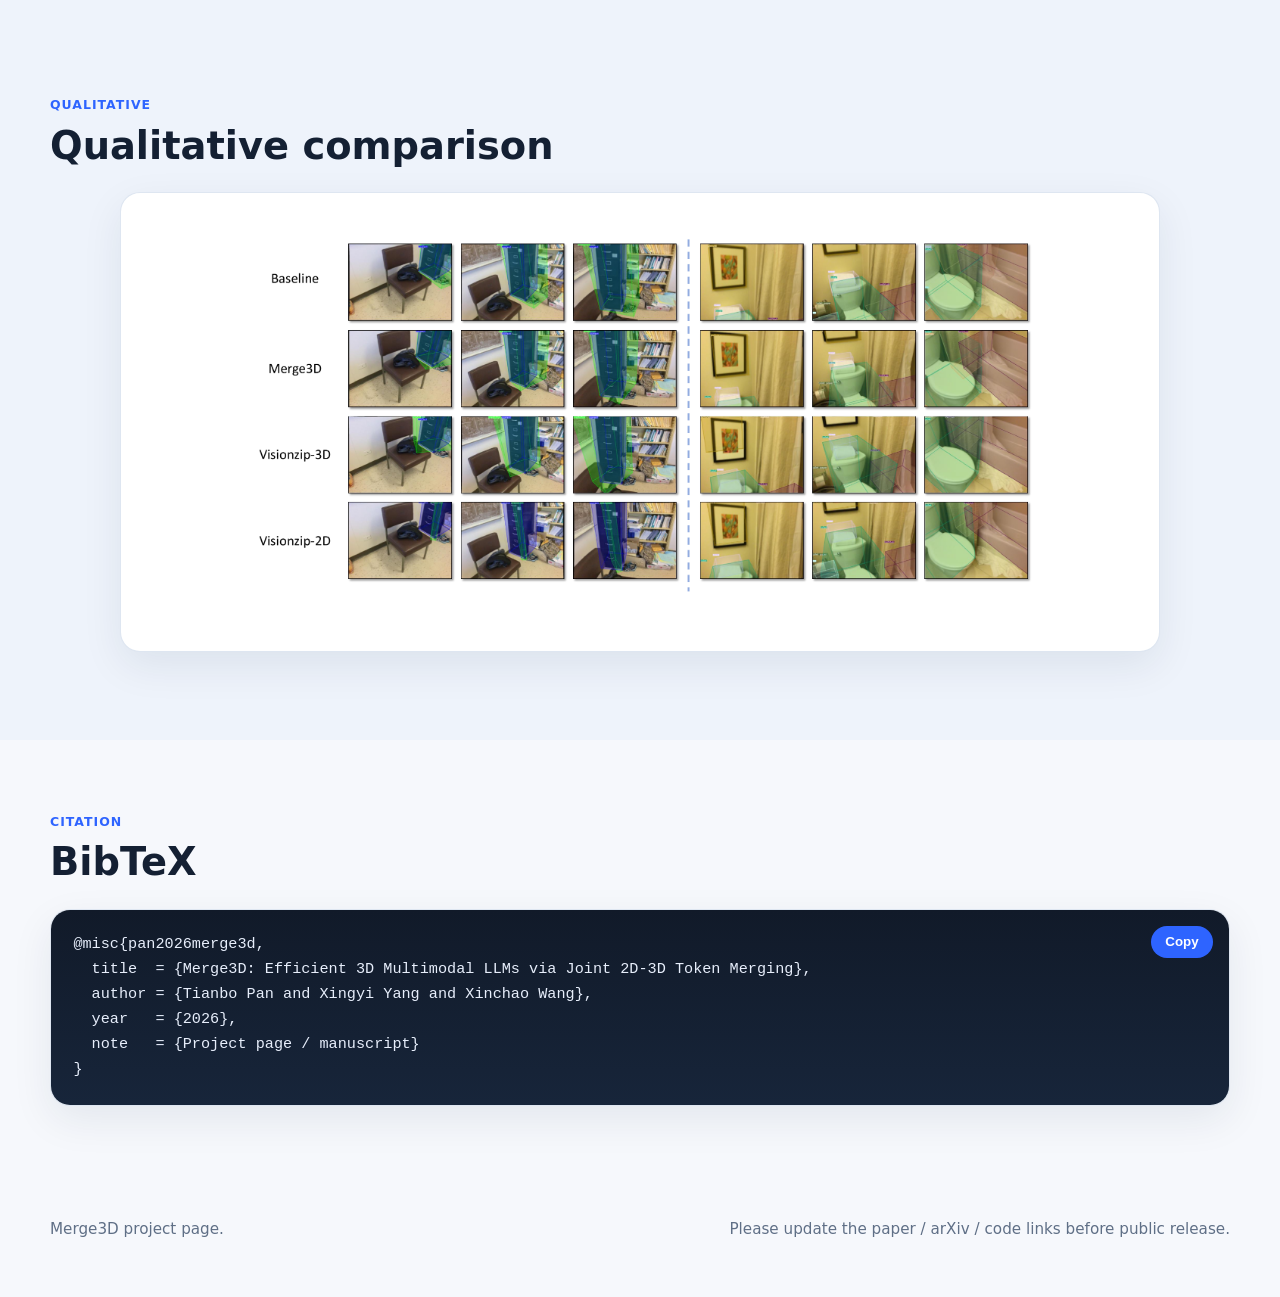
==== commit ed91a8c8: "Update index.html" ====
--- a/merge3d/index.html
+++ b/merge3d/index.html
@@ -49,7 +49,7 @@
 
           <div class="authors">
             <span>Tianbo Pan<sup>1</sup></span>
-            <span>Xingyi Yang<sup>2,1</sup></span>
+            <span>Xingyi Yang<sup>2</sup></span>
             <span>Xinchao Wang<sup>1</sup></span>
           </div>
           <p class="affiliations">
